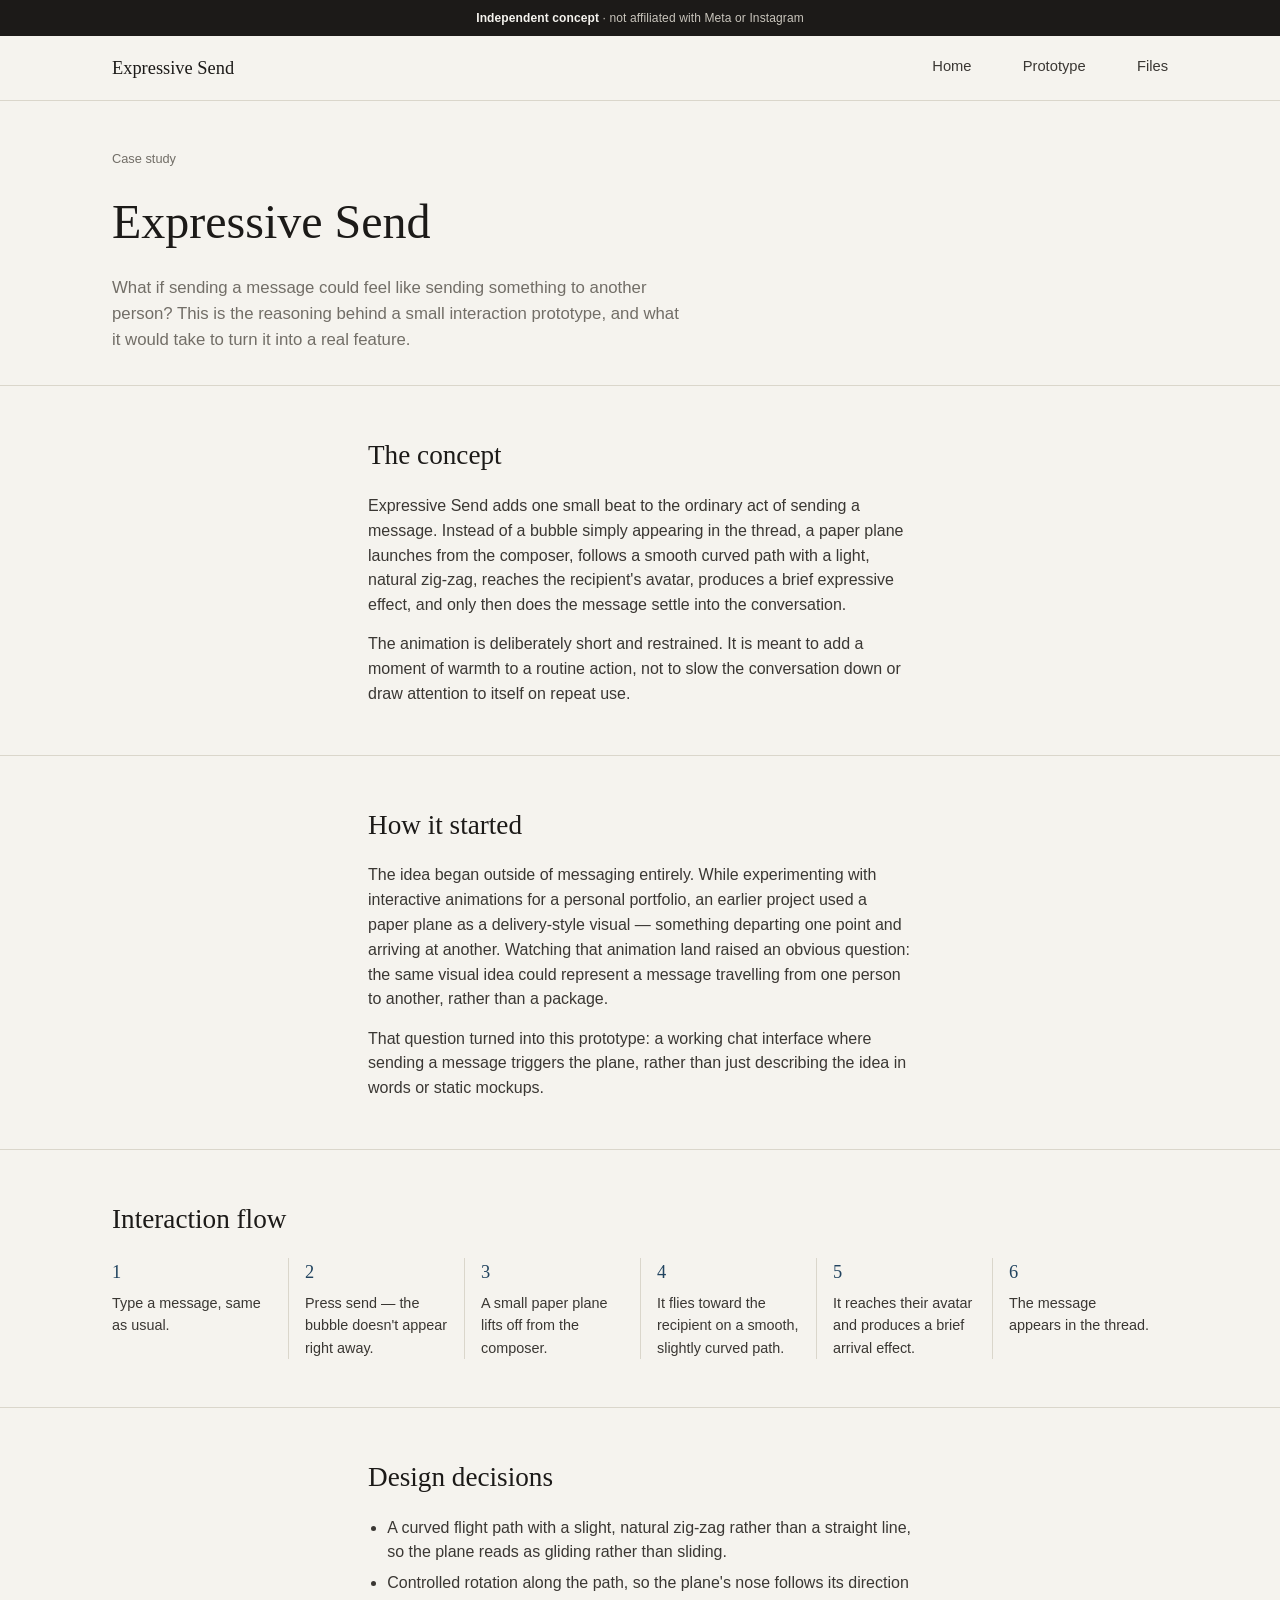
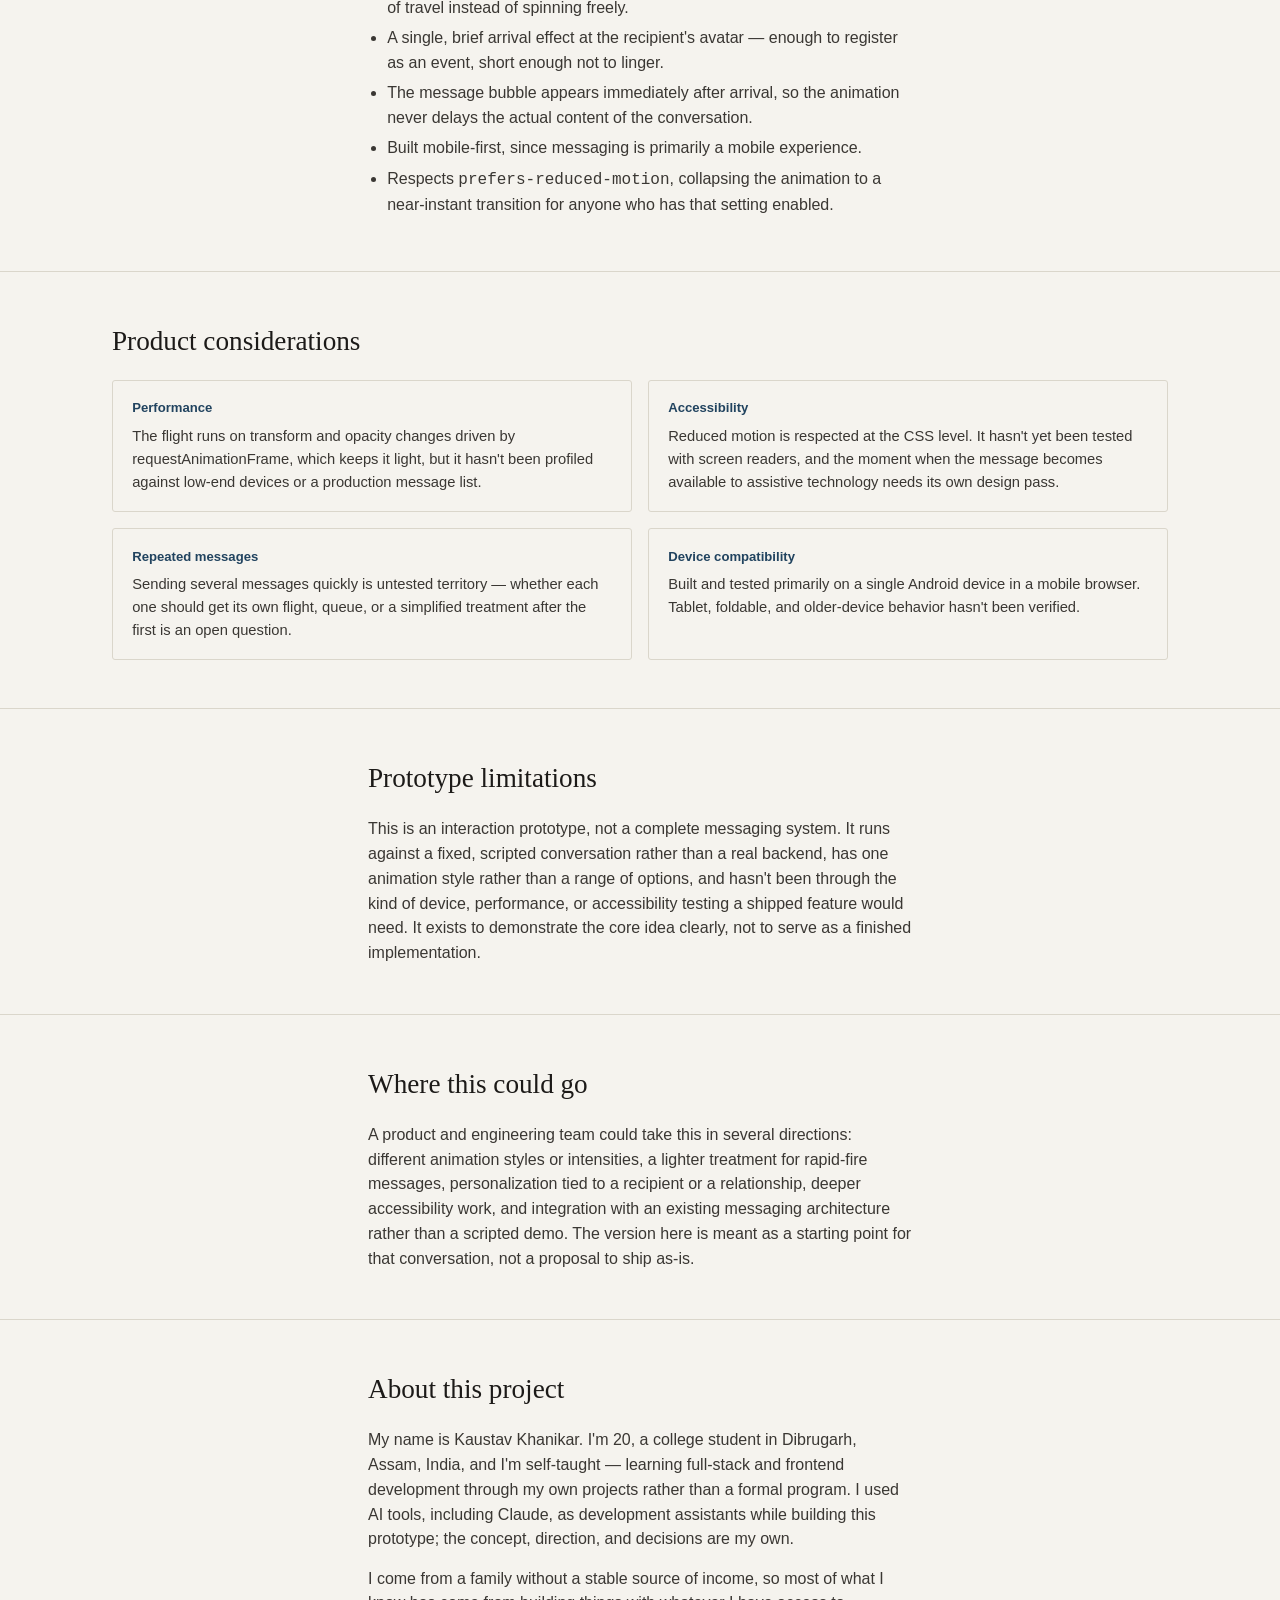
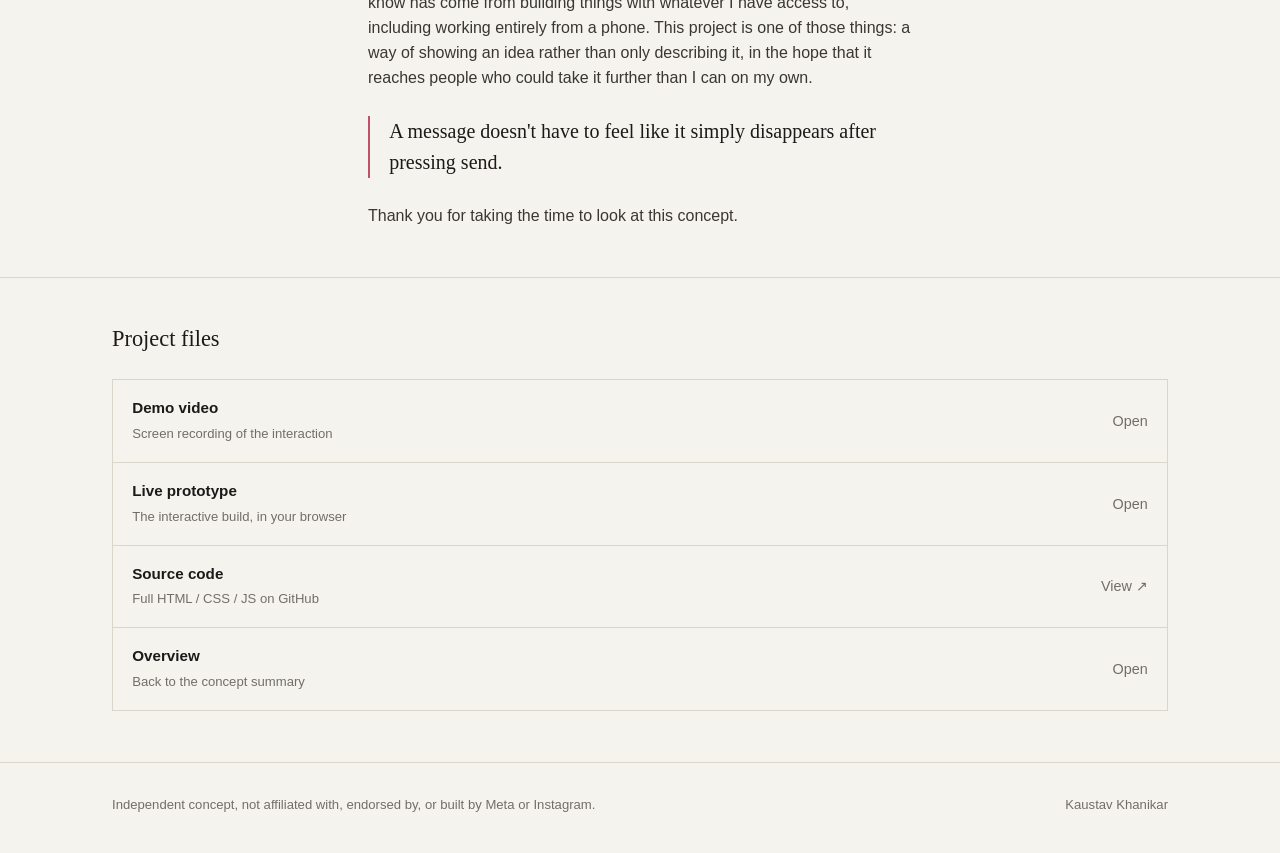
==== case-study.html @ 6a32ab09 "Initial commit" ====
<!doctype html>
<html lang="en">
<head>
<meta charset="utf-8">
<meta name="viewport" content="width=device-width,initial-scale=1">
<title>Case study — Expressive Send</title>
<meta name="description" content="Concept, design decisions, product considerations, and background on the Expressive Send interaction prototype.">
<link rel="stylesheet" href="assets/css/style.css">
</head>
<body>

  <div class="compliance">
    <strong>Independent concept</strong> · not affiliated with Meta or Instagram
  </div>

  <header class="site-nav">
    <div class="wrap">
      <a class="wordmark" href="index.html">Expressive Send</a>
      <nav>
        <a href="index.html">Home</a>
        <a data-cfg="prototypeUrl" href="prototype.html">Prototype</a>
        <a href="#files">Files</a>
      </nav>
    </div>
  </header>

  <main>
    <header class="cs-header">
      <div class="wrap">
        <p class="eyebrow">Case study</p>
        <h1>Expressive Send</h1>
        <p class="subtitle">
          What if sending a message could feel like sending something to another person?
          This is the reasoning behind a small interaction prototype, and what it would take
          to turn it into a real feature.
        </p>
      </div>
    </header>

    <section class="section">
      <div class="wrap prose">
        <h2>The concept</h2>
        <p>
          Expressive Send adds one small beat to the ordinary act of sending a message. Instead of a
          bubble simply appearing in the thread, a paper plane launches from the composer, follows a
          smooth curved path with a light, natural zig-zag, reaches the recipient's avatar, produces a
          brief expressive effect, and only then does the message settle into the conversation.
        </p>
        <p>
          The animation is deliberately short and restrained. It is meant to add a moment of warmth to
          a routine action, not to slow the conversation down or draw attention to itself on repeat use.
        </p>
      </div>
    </section>

    <section class="section section-border">
      <div class="wrap prose">
        <h2>How it started</h2>
        <p>
          The idea began outside of messaging entirely. While experimenting with interactive animations
          for a personal portfolio, an earlier project used a paper plane as a delivery-style visual —
          something departing one point and arriving at another. Watching that animation land raised an
          obvious question: the same visual idea could represent a message travelling from one person
          to another, rather than a package.
        </p>
        <p>
          That question turned into this prototype: a working chat interface where sending a message
          triggers the plane, rather than just describing the idea in words or static mockups.
        </p>
      </div>
    </section>

    <section class="section section-border">
      <div class="wrap">
        <h2>Interaction flow</h2>
        <div class="flow-path">
          <div class="flow-step"><span class="n">1</span><p>Type a message, same as usual.</p></div>
          <div class="flow-step"><span class="n">2</span><p>Press send — the bubble doesn't appear right away.</p></div>
          <div class="flow-step"><span class="n">3</span><p>A small paper plane lifts off from the composer.</p></div>
          <div class="flow-step"><span class="n">4</span><p>It flies toward the recipient on a smooth, slightly curved path.</p></div>
          <div class="flow-step"><span class="n">5</span><p>It reaches their avatar and produces a brief arrival effect.</p></div>
          <div class="flow-step"><span class="n">6</span><p>The message appears in the thread.</p></div>
        </div>
      </div>
    </section>

    <section class="section section-border">
      <div class="wrap prose">
        <h2>Design decisions</h2>
        <ul>
          <li>A curved flight path with a slight, natural zig-zag rather than a straight line, so the plane reads as gliding rather than sliding.</li>
          <li>Controlled rotation along the path, so the plane's nose follows its direction of travel instead of spinning freely.</li>
          <li>A single, brief arrival effect at the recipient's avatar — enough to register as an event, short enough not to linger.</li>
          <li>The message bubble appears immediately after arrival, so the animation never delays the actual content of the conversation.</li>
          <li>Built mobile-first, since messaging is primarily a mobile experience.</li>
          <li>Respects <code>prefers-reduced-motion</code>, collapsing the animation to a near-instant transition for anyone who has that setting enabled.</li>
        </ul>
      </div>
    </section>

    <section class="section section-border">
      <div class="wrap">
        <h2>Product considerations</h2>
        <div class="considerations">
          <div class="consideration">
            <h4>Performance</h4>
            <p>The flight runs on transform and opacity changes driven by requestAnimationFrame, which keeps it light, but it hasn't been profiled against low-end devices or a production message list.</p>
          </div>
          <div class="consideration">
            <h4>Accessibility</h4>
            <p>Reduced motion is respected at the CSS level. It hasn't yet been tested with screen readers, and the moment when the message becomes available to assistive technology needs its own design pass.</p>
          </div>
          <div class="consideration">
            <h4>Repeated messages</h4>
            <p>Sending several messages quickly is untested territory — whether each one should get its own flight, queue, or a simplified treatment after the first is an open question.</p>
          </div>
          <div class="consideration">
            <h4>Device compatibility</h4>
            <p>Built and tested primarily on a single Android device in a mobile browser. Tablet, foldable, and older-device behavior hasn't been verified.</p>
          </div>
        </div>
      </div>
    </section>

    <section class="section section-border">
      <div class="wrap prose">
        <h2>Prototype limitations</h2>
        <p>
          This is an interaction prototype, not a complete messaging system. It runs against a fixed,
          scripted conversation rather than a real backend, has one animation style rather than a range
          of options, and hasn't been through the kind of device, performance, or accessibility testing a
          shipped feature would need. It exists to demonstrate the core idea clearly, not to serve as a
          finished implementation.
        </p>
      </div>
    </section>

    <section class="section section-border">
      <div class="wrap prose">
        <h2>Where this could go</h2>
        <p>
          A product and engineering team could take this in several directions: different animation
          styles or intensities, a lighter treatment for rapid-fire messages, personalization tied to a
          recipient or a relationship, deeper accessibility work, and integration with an existing
          messaging architecture rather than a scripted demo. The version here is meant as a starting
          point for that conversation, not a proposal to ship as-is.
        </p>
      </div>
    </section>

    <section class="section section-border">
      <div class="wrap prose">
        <h2>About this project</h2>
        <p>
          My name is Kaustav Khanikar. I'm 20, a college student in Dibrugarh, Assam, India, and I'm
          self-taught — learning full-stack and frontend development through my own projects rather than
          a formal program. I used AI tools, including Claude, as development assistants while building
          this prototype; the concept, direction, and decisions are my own.
        </p>
        <p>
          I come from a family without a stable source of income, so most of what I know has come from
          building things with whatever I have access to, including working entirely from a phone. This
          project is one of those things: a way of showing an idea rather than only describing it, in the
          hope that it reaches people who could take it further than I can on my own.
        </p>
        <blockquote>A message doesn't have to feel like it simply disappears after pressing send.</blockquote>
        <p>
          Thank you for taking the time to look at this concept.
        </p>
      </div>
    </section>

    <section class="files" id="files">
      <div class="wrap">
        <h2>Project files</h2>
        <div class="file-list">
          <a class="file-item" data-cfg="demoVideoSrc" href="assets/video/demo.mp4">
            <span>
              <span class="label">Demo video</span><br>
              <span class="desc">Screen recording of the interaction</span>
            </span>
            <span class="go">Open</span>
          </a>
          <a class="file-item" data-cfg="prototypeUrl" href="prototype.html">
            <span>
              <span class="label">Live prototype</span><br>
              <span class="desc">The interactive build, in your browser</span>
            </span>
            <span class="go">Open</span>
          </a>
          <a class="file-item" data-cfg="githubUrl" href="#" target="_blank" rel="noopener">
            <span>
              <span class="label">Source code</span><br>
              <span class="desc">Full HTML / CSS / JS on GitHub</span>
            </span>
            <span class="go">View ↗</span>
          </a>
          <a class="file-item" href="index.html">
            <span>
              <span class="label">Overview</span><br>
              <span class="desc">Back to the concept summary</span>
            </span>
            <span class="go">Open</span>
          </a>
        </div>
      </div>
    </section>
  </main>

  <footer class="site-footer">
    <div class="wrap">
      <span>Independent concept, not affiliated with, endorsed by, or built by Meta or Instagram.</span>
      <span data-cfg="author">Kaustav Khanikar</span>
    </div>
  </footer>

  <script src="assets/js/config.js"></script>
  <script src="assets/js/site.js"></script>
</body>
</html>
---- assets/css/style.css ----
/* Expressive Send — presentation site
   Paper, ink and a dusk-sky accent: the palette echoes the product's own
   material (paper plane, night sky messaging surface) without borrowing
   the prototype's neon chrome. */

:root{
  --paper:      #F5F3EE;
  --paper-dim:  #EBE8E0;
  --ink:        #1C1A18;
  --ink-soft:   #3A3733;
  --muted:      #726E67;
  --rule:       #DAD6CB;
  --sky:        #2F5D86;
  --sky-deep:   #21435F;
  --coral:      #C1516B;

  --serif: Georgia, "Iowan Old Style", "Palatino Linotype", "Book Antiqua", serif;
  --sans: -apple-system, BlinkMacSystemFont, "Segoe UI", Roboto, Helvetica, Arial, sans-serif;

  --measure: 40rem;
  --edge: 1.5rem;
}

@media (min-width: 720px){
  :root{ --edge: 3rem; }
}

*, *::before, *::after{ box-sizing: border-box; }

html{ -webkit-text-size-adjust: 100%; }

body{
  margin: 0;
  background: var(--paper);
  color: var(--ink);
  font-family: var(--sans);
  font-size: 16px;
  line-height: 1.55;
  -webkit-font-smoothing: antialiased;
}

img, svg, video{ max-width: 100%; display: block; }

a{ color: inherit; }

::selection{ background: var(--sky); color: var(--paper); }

:focus-visible{
  outline: 2px solid var(--sky);
  outline-offset: 3px;
}

h1, h2, h3{
  font-family: var(--serif);
  font-weight: 400;
  color: var(--ink);
  margin: 0;
}

p{ margin: 0; }

.wrap{
  max-width: 72rem;
  margin: 0 auto;
  padding-left: var(--edge);
  padding-right: var(--edge);
}

.prose{ max-width: var(--measure); }

/* ---------- compliance strip ---------- */
.compliance{
  background: var(--ink);
  color: #C9C5BC;
  font-size: .75rem;
  letter-spacing: .01em;
  text-align: center;
  padding: .55rem var(--edge);
}
.compliance strong{ color: var(--paper); font-weight: 600; }

/* ---------- nav ---------- */
.site-nav{
  border-bottom: 1px solid var(--rule);
  padding: 1.1rem 0;
}
.site-nav .wrap{
  display: flex;
  align-items: center;
  justify-content: space-between;
  flex-wrap: wrap;
  gap: .6rem 1rem;
}
.wordmark{
  font-family: var(--serif);
  font-size: 1.15rem;
  text-decoration: none;
  color: var(--ink);
}
.site-nav nav{ display: flex; gap: 1.6rem; }
.site-nav nav a{
  font-size: .92rem;
  text-decoration: none;
  color: var(--ink-soft);
  padding-bottom: 2px;
  border-bottom: 1px solid transparent;
  margin-left: 1.6rem;
}
.site-nav nav a:first-child{ margin-left: 0; }
.site-nav nav a:hover{ border-bottom-color: var(--ink-soft); }

/* ---------- buttons ---------- */
.btn{
  display: inline-flex;
  align-items: center;
  gap: .5rem;
  font-family: var(--sans);
  font-size: .95rem;
  font-weight: 600;
  text-decoration: none;
  padding: .8rem 1.35rem;
  border-radius: 3px;
  border: 1px solid transparent;
  cursor: pointer;
  transition: transform .15s ease, background .15s ease, border-color .15s ease;
}
.btn:active{ transform: scale(.98); }
.btn-primary{ background: var(--ink); color: var(--paper); }
.btn-primary:hover{ background: var(--sky-deep); }
.btn-quiet{
  background: transparent;
  color: var(--ink);
  border-color: var(--rule);
}
.btn-quiet:hover{ border-color: var(--ink-soft); }

.actions{ display: flex; flex-wrap: wrap; gap: .9rem; }

/* ---------- hero ---------- */
.hero{ padding: 3.4rem 0 3rem; }
.hero-grid{
  display: grid;
  gap: 2.6rem;
}
@media (min-width: 900px){
  .hero-grid{
    grid-template-columns: 1.05fr .95fr;
    align-items: center;
    gap: 3.5rem;
  }
}
.eyebrow{
  font-size: .8rem;
  color: var(--muted);
  margin-bottom: .9rem;
}
.hero h1{
  font-size: clamp(2.6rem, 6vw, 4rem);
  line-height: 1.02;
  letter-spacing: -.01em;
}
.hero .subtitle{
  font-size: 1.2rem;
  color: var(--ink-soft);
  margin-top: 1rem;
  max-width: 34rem;
}
.hero .lede{
  margin-top: 1.3rem;
  color: var(--muted);
  max-width: 34rem;
}
.hero .actions{ margin-top: 2rem; }

/* ---------- phone frame / video ---------- */
.frame-wrap{ display: flex; justify-content: center; }
.phone-frame{
  position: relative;
  width: min(100%, 300px);
  border-radius: 28px;
  padding: 10px;
  background: linear-gradient(160deg, #26241f, #100f0d);
  box-shadow: 0 30px 60px -20px rgba(28,26,24,.45);
}
.phone-frame::before{
  content: "";
  position: absolute;
  left: 50%; top: 18px;
  width: 46px; height: 5px;
  border-radius: 3px;
  background: rgba(245,243,238,.18);
  transform: translateX(-50%);
}
.phone-screen{
  border-radius: 20px;
  overflow: hidden;
  background: #000;
  aspect-ratio: 9 / 19.5;
}
.phone-screen video{ width: 100%; height: 100%; object-fit: cover; }
.frame-caption{
  text-align: center;
  font-size: .78rem;
  color: var(--muted);
  margin-top: .9rem;
}

/* ---------- flow ---------- */
.flow{ padding: 2.6rem 0 3.2rem; border-top: 1px solid var(--rule); }
.flow h2{ font-size: 1.7rem; margin-bottom: .4rem; }
.flow-note{ color: var(--muted); max-width: 34rem; margin-bottom: 2.2rem; }
.flow-path{
  display: grid;
  gap: 0;
  position: relative;
}
@media (min-width: 800px){
  .flow-path{ grid-template-columns: repeat(6, 1fr); }
}
.flow-step{
  position: relative;
  padding: 1.3rem 1.1rem 1.3rem 0;
  border-top: 1px solid var(--rule);
}
@media (min-width: 800px){
  .flow-step{
    border-top: none;
    border-left: 1px solid var(--rule);
    padding: 0 1rem;
  }
  .flow-step:first-child{ border-left: none; padding-left: 0; }
}
.flow-step .n{
  font-family: var(--serif);
  font-size: 1.15rem;
  color: var(--sky-deep);
  display: block;
  margin-bottom: .35rem;
}
.flow-step p{ font-size: .9rem; color: var(--ink-soft); }

/* ---------- section rhythm ---------- */
.section{ padding: 3rem 0; }
.section-border{ border-top: 1px solid var(--rule); }
.section h2{ font-size: 1.7rem; margin-bottom: 1.1rem; }
.section h3{ font-size: 1.15rem; margin: 1.6rem 0 .5rem; color: var(--ink); }
.section .prose p + p,
.section .prose p + ul,
.section .prose ul + p{ margin-top: .9rem; }
.section .prose ul{ margin: 0; padding-left: 1.2rem; }
.section .prose li{ margin: .35rem 0; color: var(--ink-soft); }
.section .prose p{ color: var(--ink-soft); }

.considerations{
  display: grid;
  gap: 1rem;
  margin-top: 1rem;
}
@media (min-width: 720px){
  .considerations{ grid-template-columns: 1fr 1fr; }
}
.consideration{
  border: 1px solid var(--rule);
  padding: 1.1rem 1.2rem;
  border-radius: 3px;
}
.consideration h4{
  font-family: var(--sans);
  font-size: .82rem;
  font-weight: 700;
  margin: 0 0 .4rem;
  color: var(--sky-deep);
}
.consideration p{ font-size: .92rem; color: var(--ink-soft); }

blockquote{
  margin: 1.6rem 0;
  padding-left: 1.2rem;
  border-left: 2px solid var(--coral);
  font-family: var(--serif);
  font-size: 1.25rem;
  color: var(--ink);
}

/* ---------- files / links ---------- */
.files{
  border-top: 1px solid var(--rule);
  padding: 2.8rem 0 3.2rem;
}
.files h2{ font-size: 1.4rem; margin-bottom: 1.4rem; }
.file-list{
  display: grid;
  gap: 1px;
  background: var(--rule);
  border: 1px solid var(--rule);
}
.file-item{
  background: var(--paper);
  display: flex;
  align-items: center;
  justify-content: space-between;
  gap: 1rem;
  padding: 1rem 1.2rem;
  text-decoration: none;
  color: var(--ink);
}
.file-item:hover{ background: var(--paper-dim); }
.file-item .label{ font-weight: 600; font-size: .95rem; }
.file-item .desc{ font-size: .82rem; color: var(--muted); }
.file-item .go{ color: var(--muted); font-size: .9rem; flex-shrink: 0; }

/* ---------- footer ---------- */
.site-footer{
  border-top: 1px solid var(--rule);
  padding: 2rem 0 2.4rem;
  font-size: .82rem;
  color: var(--muted);
}
.site-footer .wrap{
  display: flex;
  flex-wrap: wrap;
  gap: .6rem 1.4rem;
  justify-content: space-between;
}

/* ---------- case study specific ---------- */
.cs-header{ padding: 3rem 0 2rem; border-bottom: 1px solid var(--rule); }
.cs-header .eyebrow{ margin-bottom: 1rem; }
.cs-header h1{ font-size: clamp(2.1rem, 5vw, 3rem); }
.cs-header .subtitle{ color: var(--muted); margin-top: 1rem; max-width: 36rem; font-size: 1.05rem; }

@media (prefers-reduced-motion: reduce){
  *, *::before, *::after{
    animation-duration: .01ms !important;
    animation-iteration-count: 1 !important;
    transition-duration: .01ms !important;
    scroll-behavior: auto !important;
  }
}
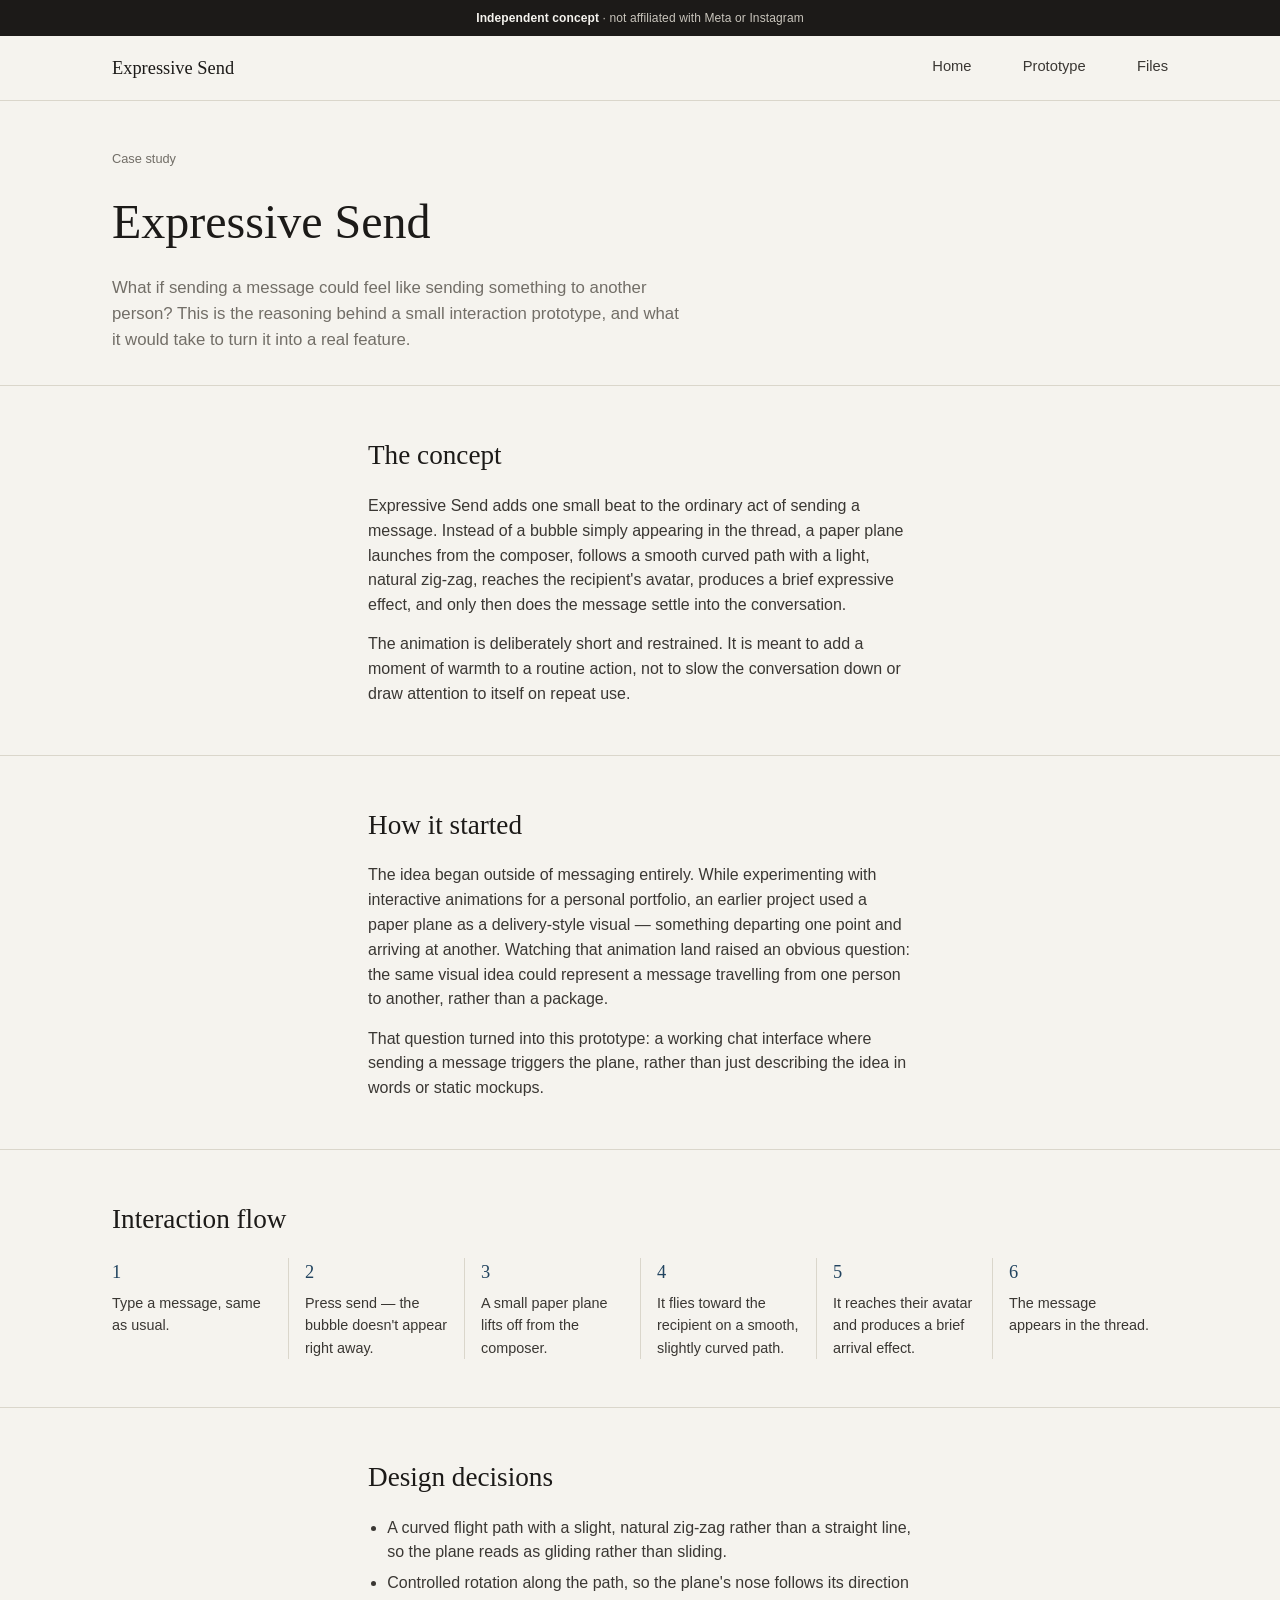
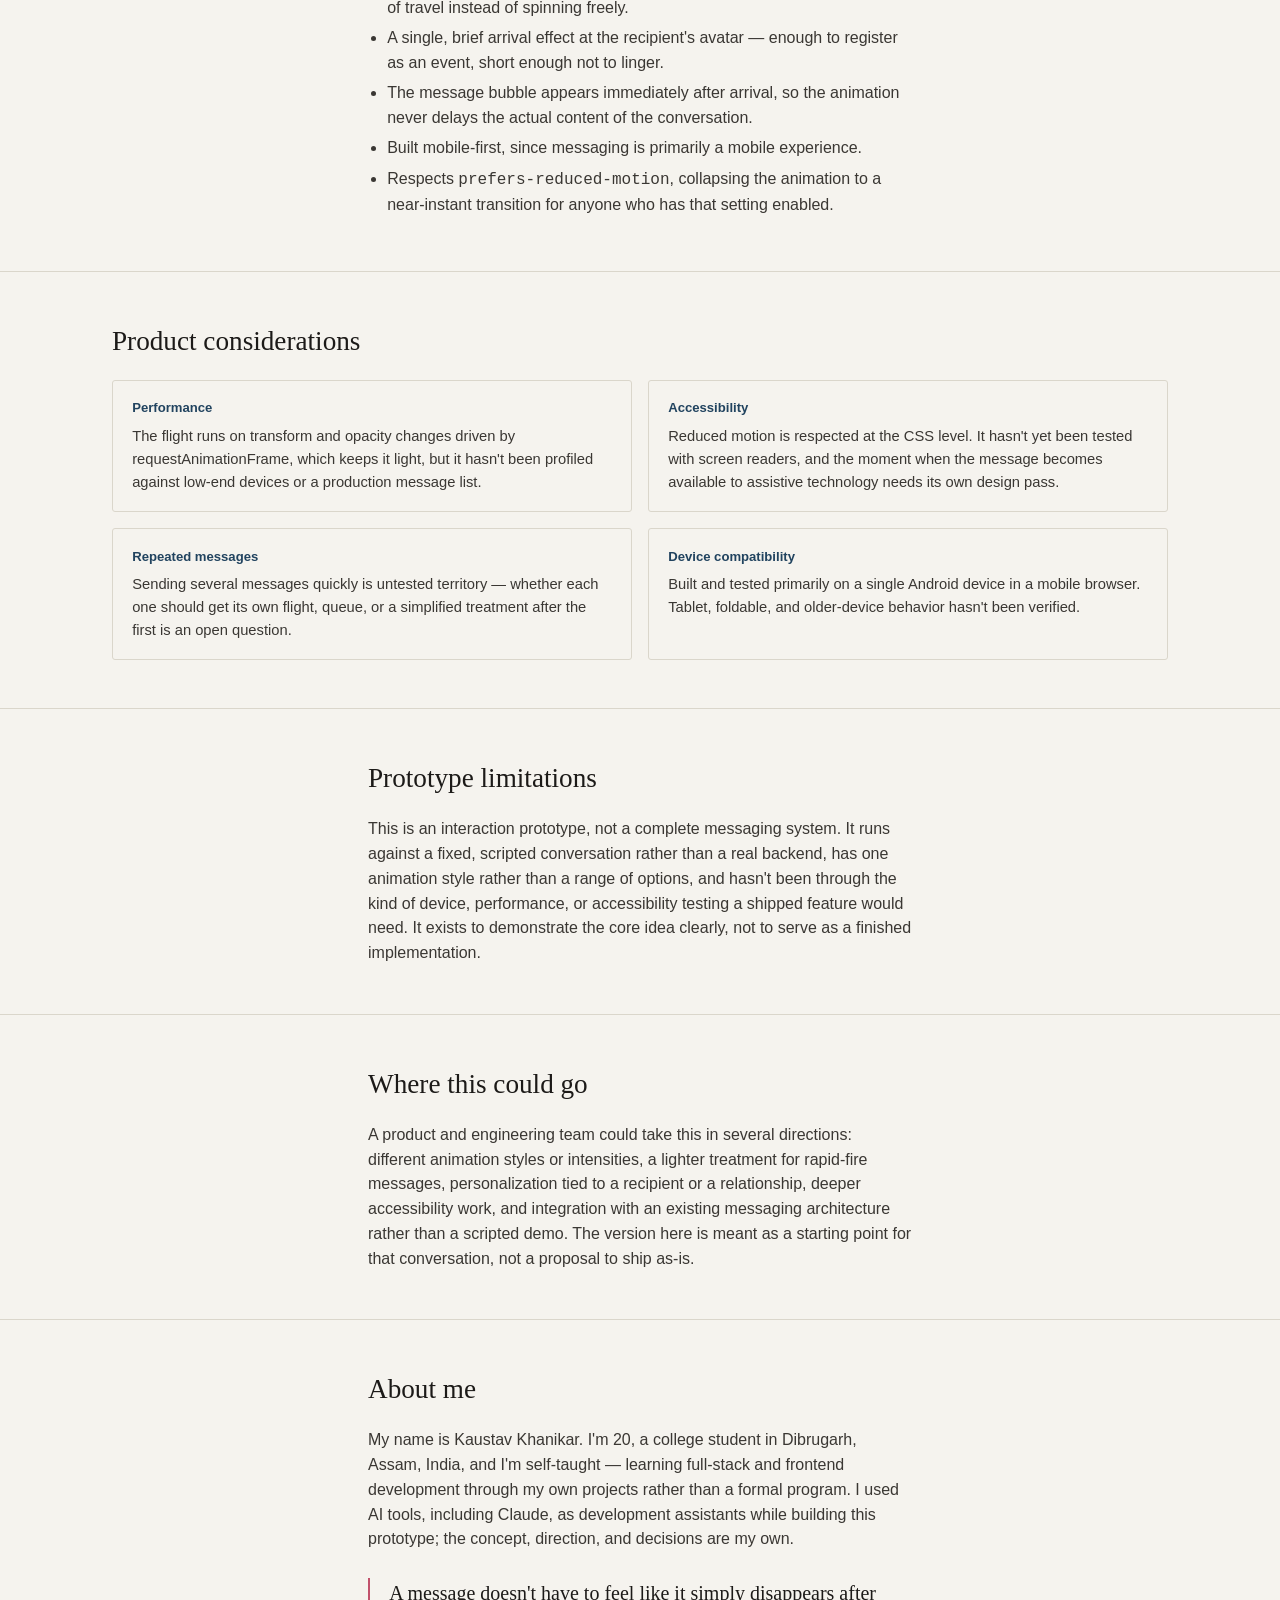
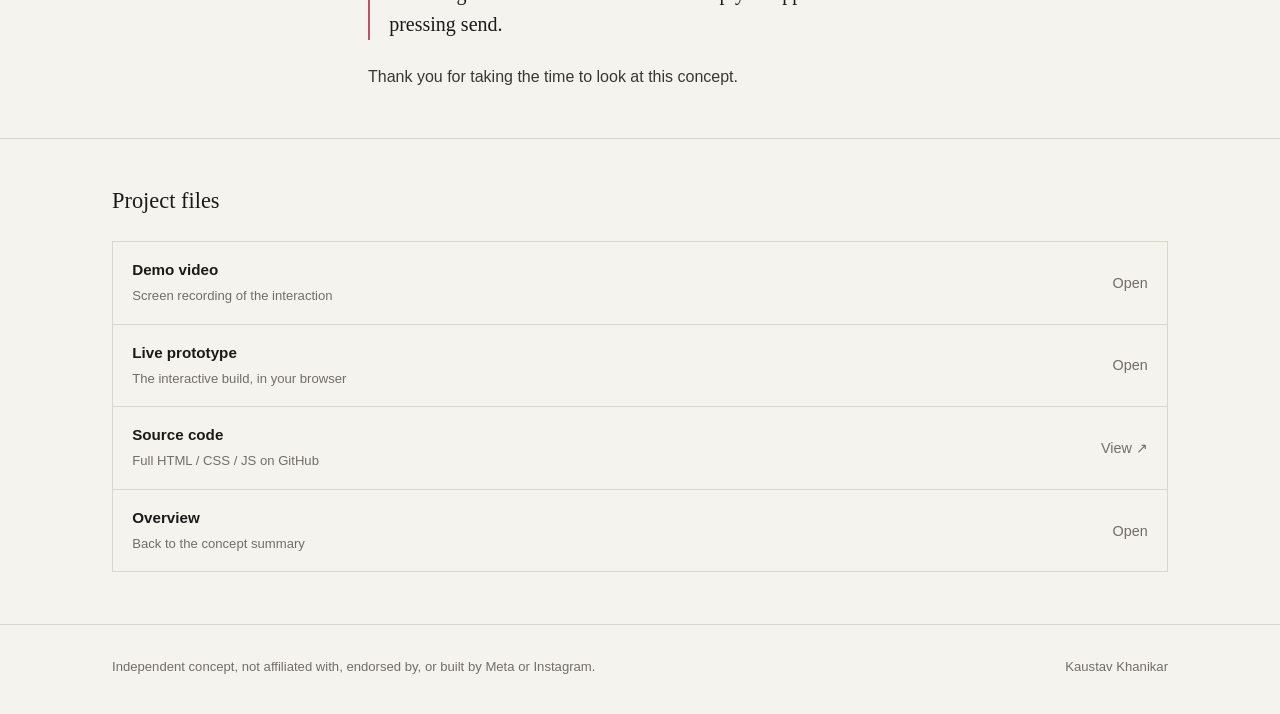
==== commit 49435af5: "Update source code and text" ====
--- a/case-study.html
+++ b/case-study.html
@@ -150,7 +150,7 @@
 
     <section class="section section-border">
       <div class="wrap prose">
-        <h2>About this project</h2>
+        <h2>About me </h2>
         <p>
           My name is Kaustav Khanikar. I'm 20, a college student in Dibrugarh, Assam, India, and I'm
           self-taught — learning full-stack and frontend development through my own projects rather than
@@ -158,10 +158,8 @@
           this prototype; the concept, direction, and decisions are my own.
         </p>
         <p>
-          I come from a family without a stable source of income, so most of what I know has come from
-          building things with whatever I have access to, including working entirely from a phone. This
-          project is one of those things: a way of showing an idea rather than only describing it, in the
-          hope that it reaches people who could take it further than I can on my own.
+          
+         
         </p>
         <blockquote>A message doesn't have to feel like it simply disappears after pressing send.</blockquote>
         <p>
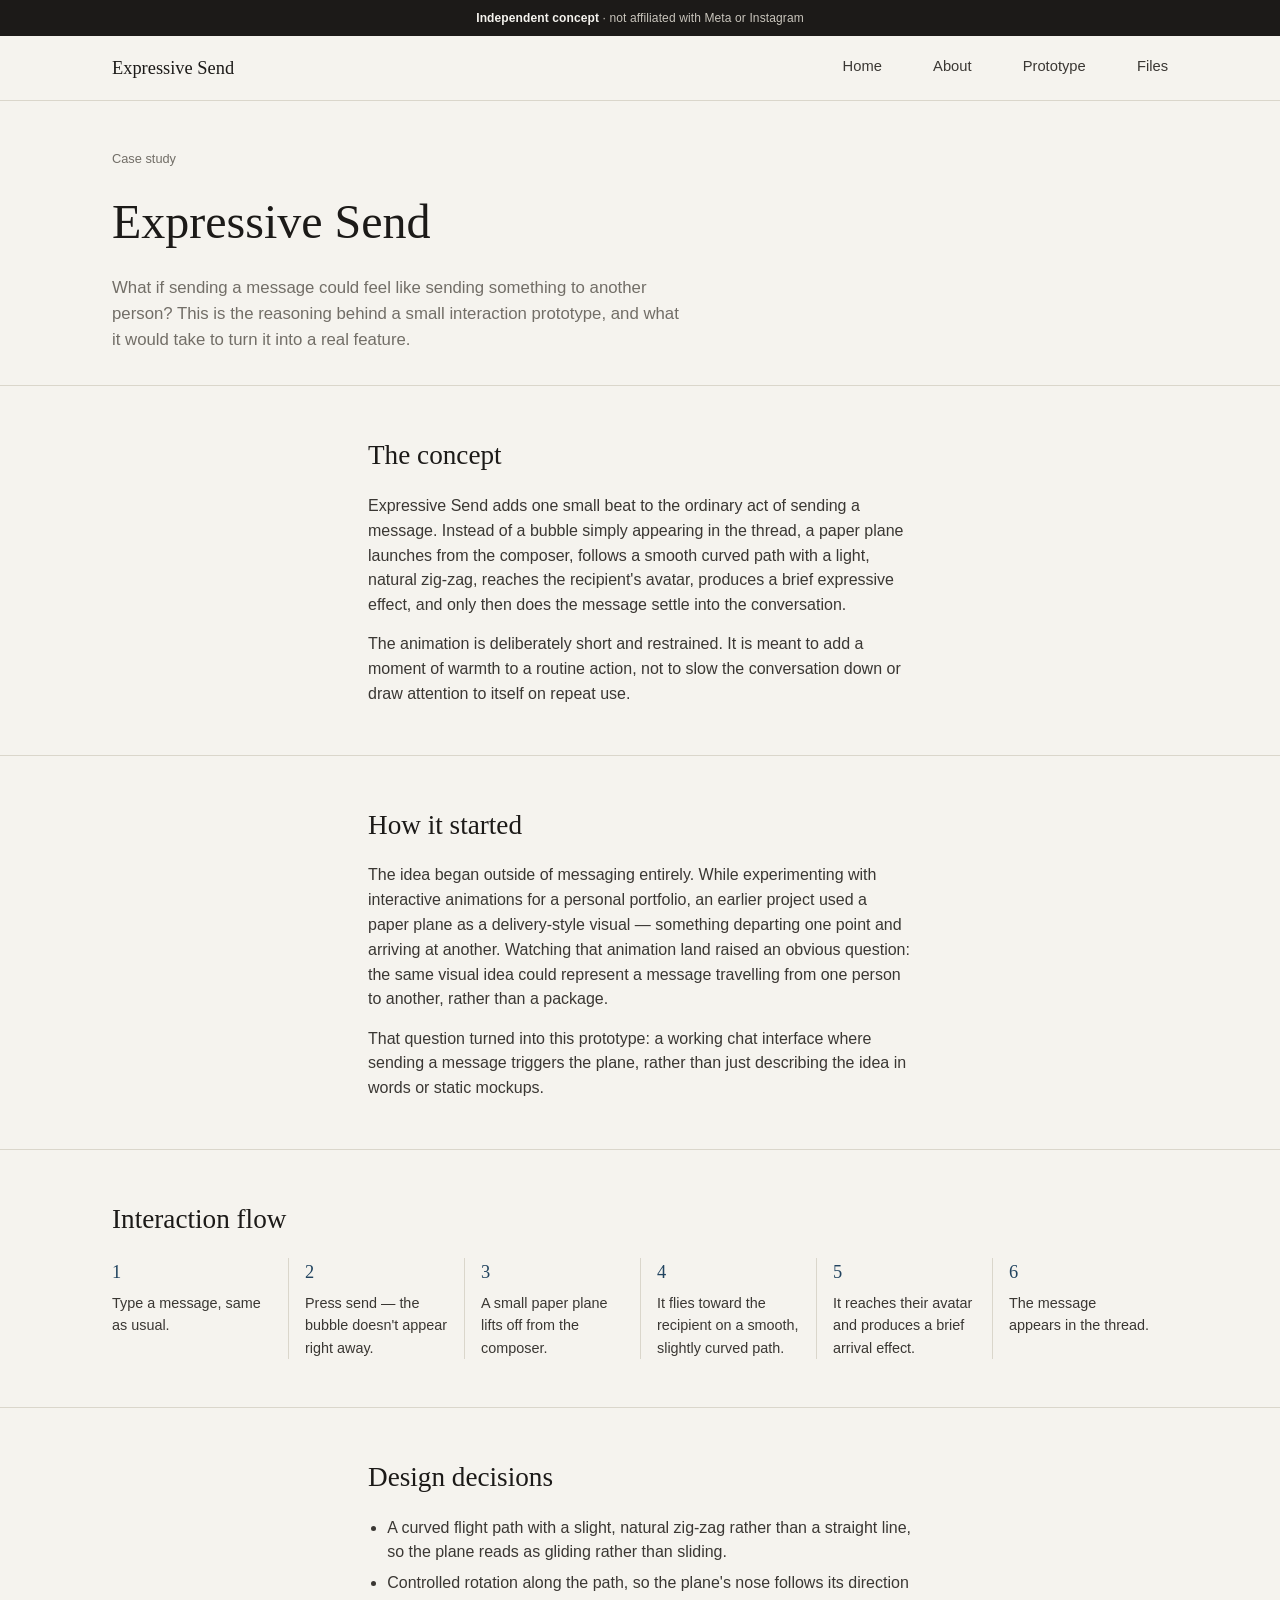
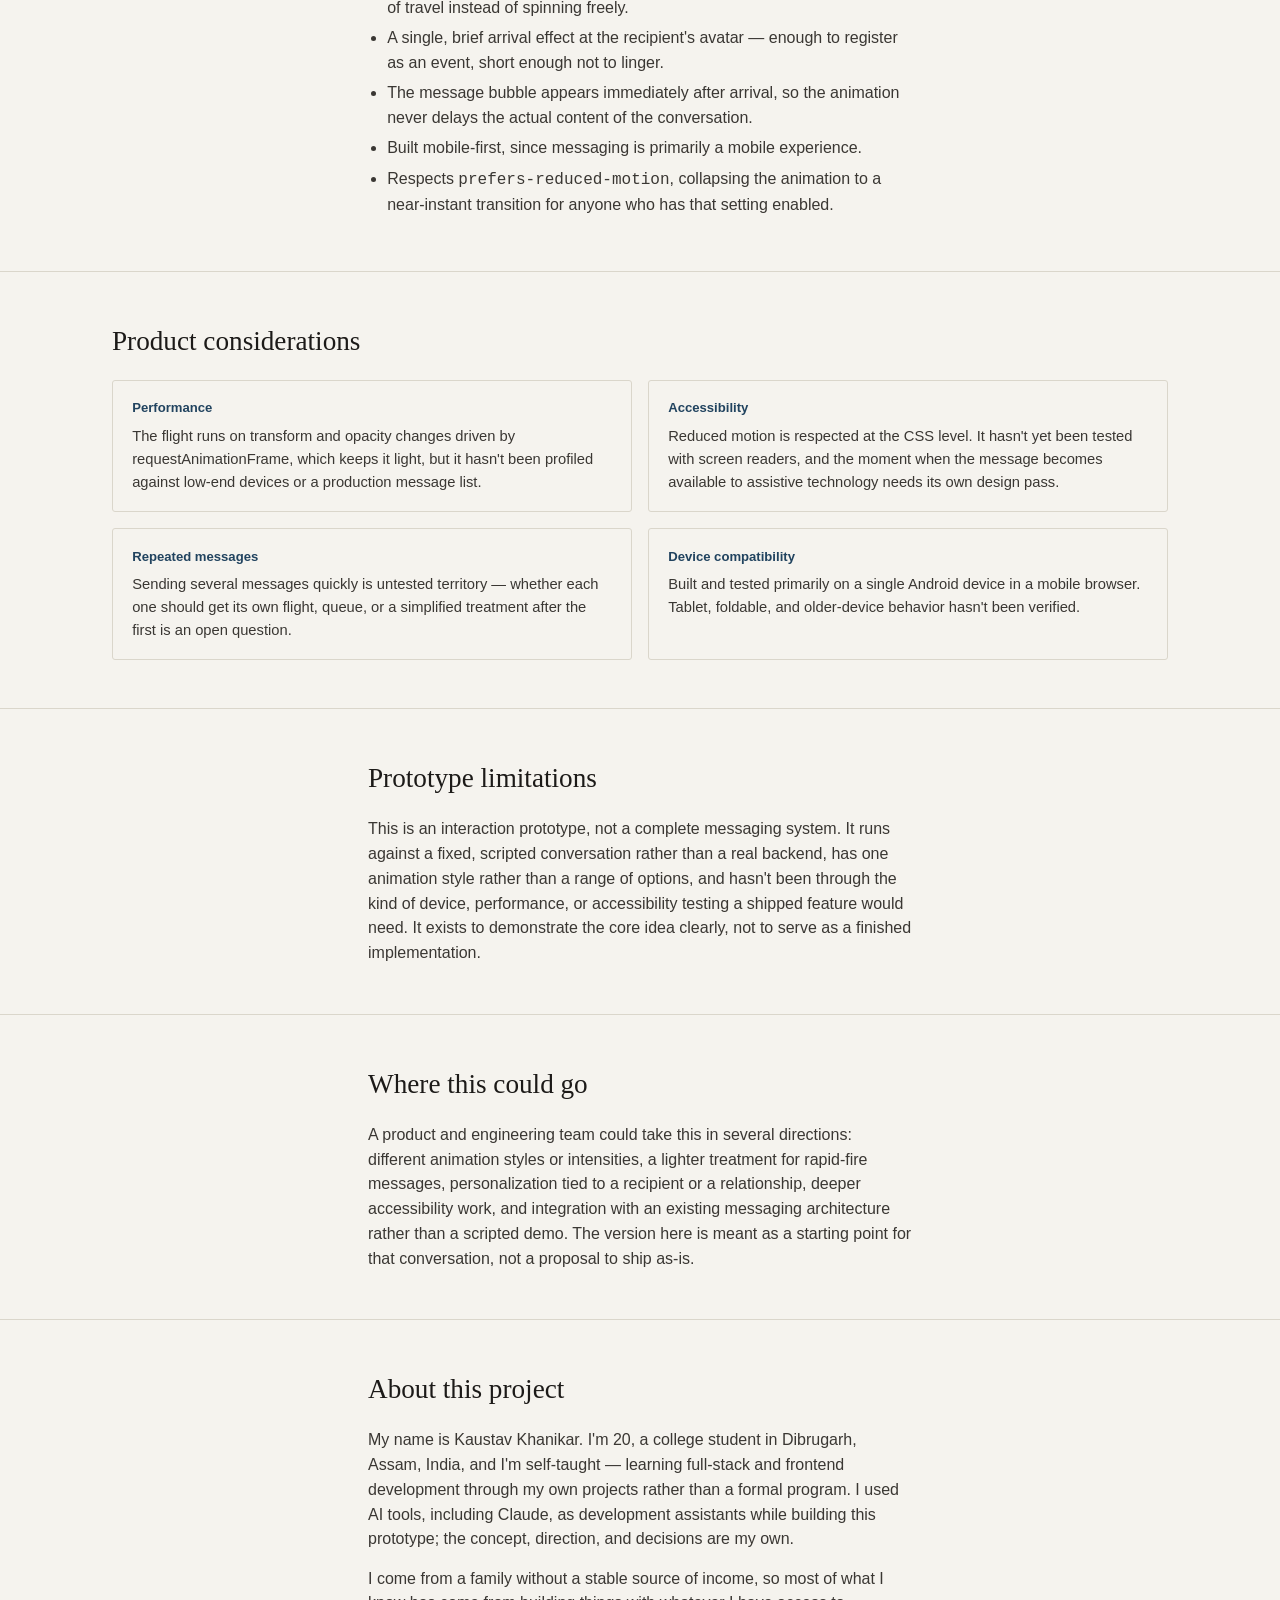
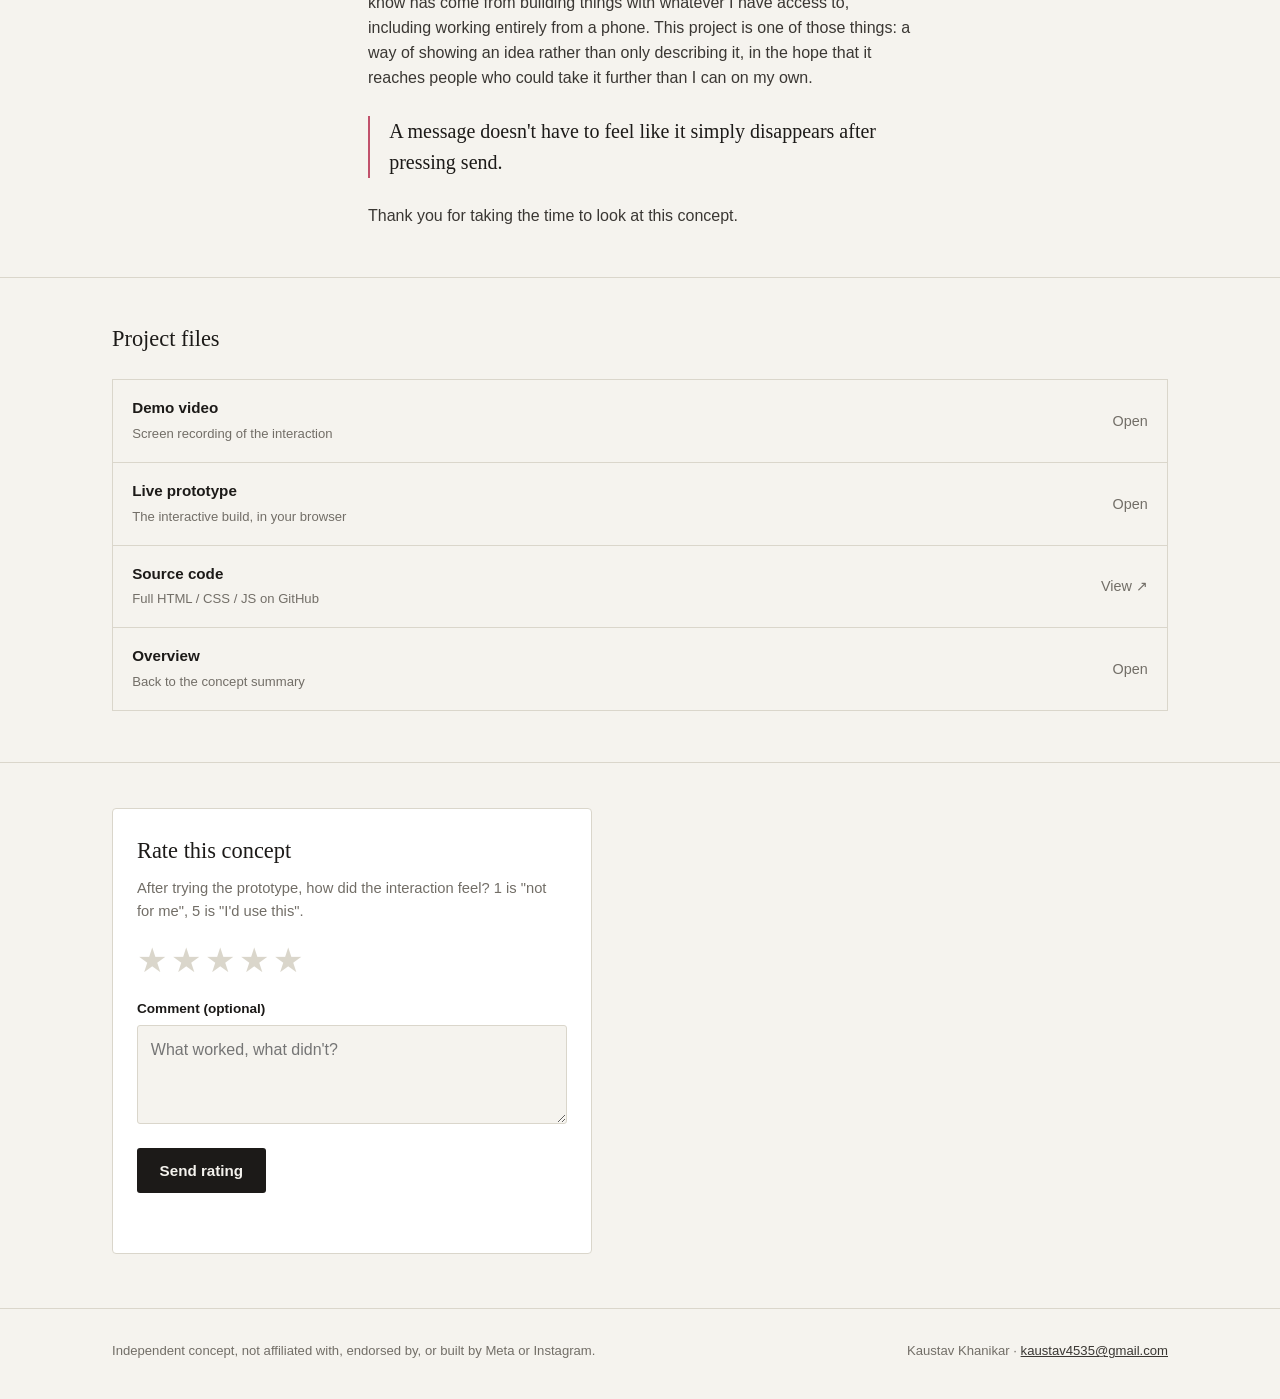
==== commit e0d0ee23: "Update max file" ====
--- a/case-study.html
+++ b/case-study.html
@@ -18,6 +18,7 @@
       <a class="wordmark" href="index.html">Expressive Send</a>
       <nav>
         <a href="index.html">Home</a>
+        <a href="about.html">About</a>
         <a data-cfg="prototypeUrl" href="prototype.html">Prototype</a>
         <a href="#files">Files</a>
       </nav>
@@ -150,7 +151,7 @@
 
     <section class="section section-border">
       <div class="wrap prose">
-        <h2>About me </h2>
+        <h2>About this project</h2>
         <p>
           My name is Kaustav Khanikar. I'm 20, a college student in Dibrugarh, Assam, India, and I'm
           self-taught — learning full-stack and frontend development through my own projects rather than
@@ -158,8 +159,10 @@
           this prototype; the concept, direction, and decisions are my own.
         </p>
         <p>
-          
-         
+          I come from a family without a stable source of income, so most of what I know has come from
+          building things with whatever I have access to, including working entirely from a phone. This
+          project is one of those things: a way of showing an idea rather than only describing it, in the
+          hope that it reaches people who could take it further than I can on my own.
         </p>
         <blockquote>A message doesn't have to feel like it simply disappears after pressing send.</blockquote>
         <p>
@@ -203,12 +206,39 @@
         </div>
       </div>
     </section>
+
+    <section class="rate" id="rate">
+      <div class="wrap">
+        <div class="rate-box">
+          <h2>Rate this concept</h2>
+          <p class="rate-help">After trying the prototype, how did the interaction feel? 1 is "not for me", 5 is "I'd use this".</p>
+          <form id="rateForm" novalidate>
+            <fieldset>
+              <legend class="sr">Rating out of 5</legend>
+              <div class="stars">
+                <input class="sr" type="radio" name="score" id="s1" value="1"><label for="s1"><span class="sr">1 out of 5</span><span aria-hidden="true">★</span></label>
+                <input class="sr" type="radio" name="score" id="s2" value="2"><label for="s2"><span class="sr">2 out of 5</span><span aria-hidden="true">★</span></label>
+                <input class="sr" type="radio" name="score" id="s3" value="3"><label for="s3"><span class="sr">3 out of 5</span><span aria-hidden="true">★</span></label>
+                <input class="sr" type="radio" name="score" id="s4" value="4"><label for="s4"><span class="sr">4 out of 5</span><span aria-hidden="true">★</span></label>
+                <input class="sr" type="radio" name="score" id="s5" value="5"><label for="s5"><span class="sr">5 out of 5</span><span aria-hidden="true">★</span></label>
+              </div>
+            </fieldset>
+            <label class="rate-label" for="rateComment">Comment (optional)</label>
+            <textarea id="rateComment" rows="3" maxlength="600" placeholder="What worked, what didn't?"></textarea>
+            <div class="actions">
+              <button class="btn btn-primary" type="submit">Send rating</button>
+            </div>
+            <p class="rate-msg" id="rateMsg" role="status" aria-live="polite"></p>
+          </form>
+        </div>
+      </div>
+    </section>
   </main>
 
   <footer class="site-footer">
     <div class="wrap">
       <span>Independent concept, not affiliated with, endorsed by, or built by Meta or Instagram.</span>
-      <span data-cfg="author">Kaustav Khanikar</span>
+      <span><span data-cfg="author">Kaustav Khanikar</span> · <a data-cfg="emailLink" href="mailto:kaustav4535@gmail.com">kaustav4535@gmail.com</a></span>
     </div>
   </footer>
 
--- a/assets/css/style.css
+++ b/assets/css/style.css
@@ -337,3 +337,138 @@
     scroll-behavior: auto !important;
   }
 }
+
+/* ---------- utility ---------- */
+.sr{
+  position: absolute; width: 1px; height: 1px; margin: -1px; padding: 0;
+  overflow: hidden; clip: rect(0 0 0 0); white-space: nowrap; border: 0;
+}
+
+/* ---------- concept tag + gradient word (mirrors the concept poster) ---------- */
+.concept-tag{
+  display: inline-block;
+  font-size: .8rem;
+  font-weight: 600;
+  color: var(--sky-deep);
+  border: 1px solid var(--rule);
+  border-radius: 999px;
+  padding: .3rem .8rem;
+  margin-bottom: 1.1rem;
+}
+.grad{
+  color: var(--coral);
+  background: linear-gradient(90deg, #a23fd1 0%, #e0457b 55%, #f58529 100%);
+  -webkit-background-clip: text;
+  background-clip: text;
+  -webkit-text-fill-color: transparent;
+}
+
+/* ---------- poster ---------- */
+.poster{ margin: 0; }
+.poster img{
+  width: 100%;
+  max-width: 34rem;
+  height: auto;
+  margin: 0 auto;
+  border: 1px solid var(--rule);
+  border-radius: 6px;
+}
+.poster figcaption{
+  max-width: 34rem;
+  margin: .9rem auto 0;
+  font-size: .8rem;
+  color: var(--muted);
+}
+
+/* ---------- declaration ---------- */
+.declaration{
+  max-width: var(--measure);
+  border-left: 2px solid var(--sky);
+  padding-left: 1.3rem;
+}
+.declaration p{ color: var(--ink-soft); }
+.declaration p + p{ margin-top: .9rem; }
+
+/* ---------- rating ---------- */
+.rate{ border-top: 1px solid var(--rule); padding: 2.8rem 0 3.4rem; }
+.rate-box{
+  max-width: 30rem;
+  border: 1px solid var(--rule);
+  border-radius: 4px;
+  padding: 1.6rem 1.5rem 1.7rem;
+  background: #fff;
+}
+.rate-box h2{ font-size: 1.4rem; margin-bottom: .5rem; }
+.rate-help{ color: var(--muted); font-size: .92rem; }
+.rate fieldset{ border: 0; padding: 0; margin: 1.1rem 0 0; }
+.stars{ display: flex; position: relative; }
+.stars label{
+  font-size: 2.1rem;
+  line-height: 1;
+  padding: .2rem .25rem;
+  margin-left: -.25rem;
+  color: var(--rule);
+  cursor: pointer;
+  transition: color .12s ease, transform .12s ease;
+}
+.stars label:first-of-type{ margin-left: -.25rem; }
+.stars label.on{ color: var(--coral); }
+.stars label:hover{ transform: scale(1.08); }
+.stars input:focus-visible + label{ outline: 2px solid var(--sky); outline-offset: 2px; border-radius: 3px; }
+.rate-label{ display: block; margin: 1.1rem 0 .4rem; font-size: .85rem; font-weight: 600; }
+.rate textarea{
+  width: 100%;
+  font: inherit;
+  color: var(--ink);
+  background: var(--paper);
+  border: 1px solid var(--rule);
+  border-radius: 3px;
+  padding: .7rem .8rem;
+  resize: vertical;
+}
+.rate textarea:focus-visible{ outline: 2px solid var(--sky); outline-offset: 1px; }
+.rate .actions{ margin-top: 1rem; }
+.rate-msg{ margin-top: .9rem; font-size: .9rem; color: var(--sky-deep); min-height: 1.3em; }
+
+/* ---------- about page ---------- */
+.profile-box{
+  display: grid;
+  gap: 1.4rem;
+  align-items: center;
+  border: 1px solid var(--rule);
+  border-radius: 6px;
+  background: #fff;
+  padding: 1.5rem;
+  max-width: 40rem;
+}
+@media (min-width: 560px){
+  .profile-box{ grid-template-columns: auto 1fr; gap: 1.8rem; }
+}
+.avatar{
+  position: relative;
+  width: 128px; height: 128px;
+  border-radius: 50%;
+  overflow: hidden;
+  background: var(--paper-dim);
+  border: 1px solid var(--rule);
+  flex-shrink: 0;
+}
+.avatar img{ width: 100%; height: 100%; object-fit: cover; }
+.avatar .initials{
+  display: none;
+  position: absolute; inset: 0;
+  align-items: center; justify-content: center;
+  font-family: var(--serif);
+  font-size: 2.2rem;
+  color: var(--sky-deep);
+}
+.avatar.no-photo .initials{ display: flex; }
+.profile-box h2{ font-size: 1.6rem; margin: 0 0 .25rem; }
+.profile-meta{ color: var(--muted); font-size: .92rem; }
+.profile-box .actions{ margin-top: 1rem; }
+.profile-box .btn{ padding: .6rem 1rem; font-size: .88rem; }
+
+.concept-tag{ display: inline-flex; align-items: center; gap: .45rem; flex-wrap: wrap; }
+.ig-mark{ width: 18px; height: 18px; border-radius: 4px; object-fit: cover; }
+.tag-note{ color: var(--muted); font-weight: 400; }
+.site-footer a{ color: var(--ink-soft); }
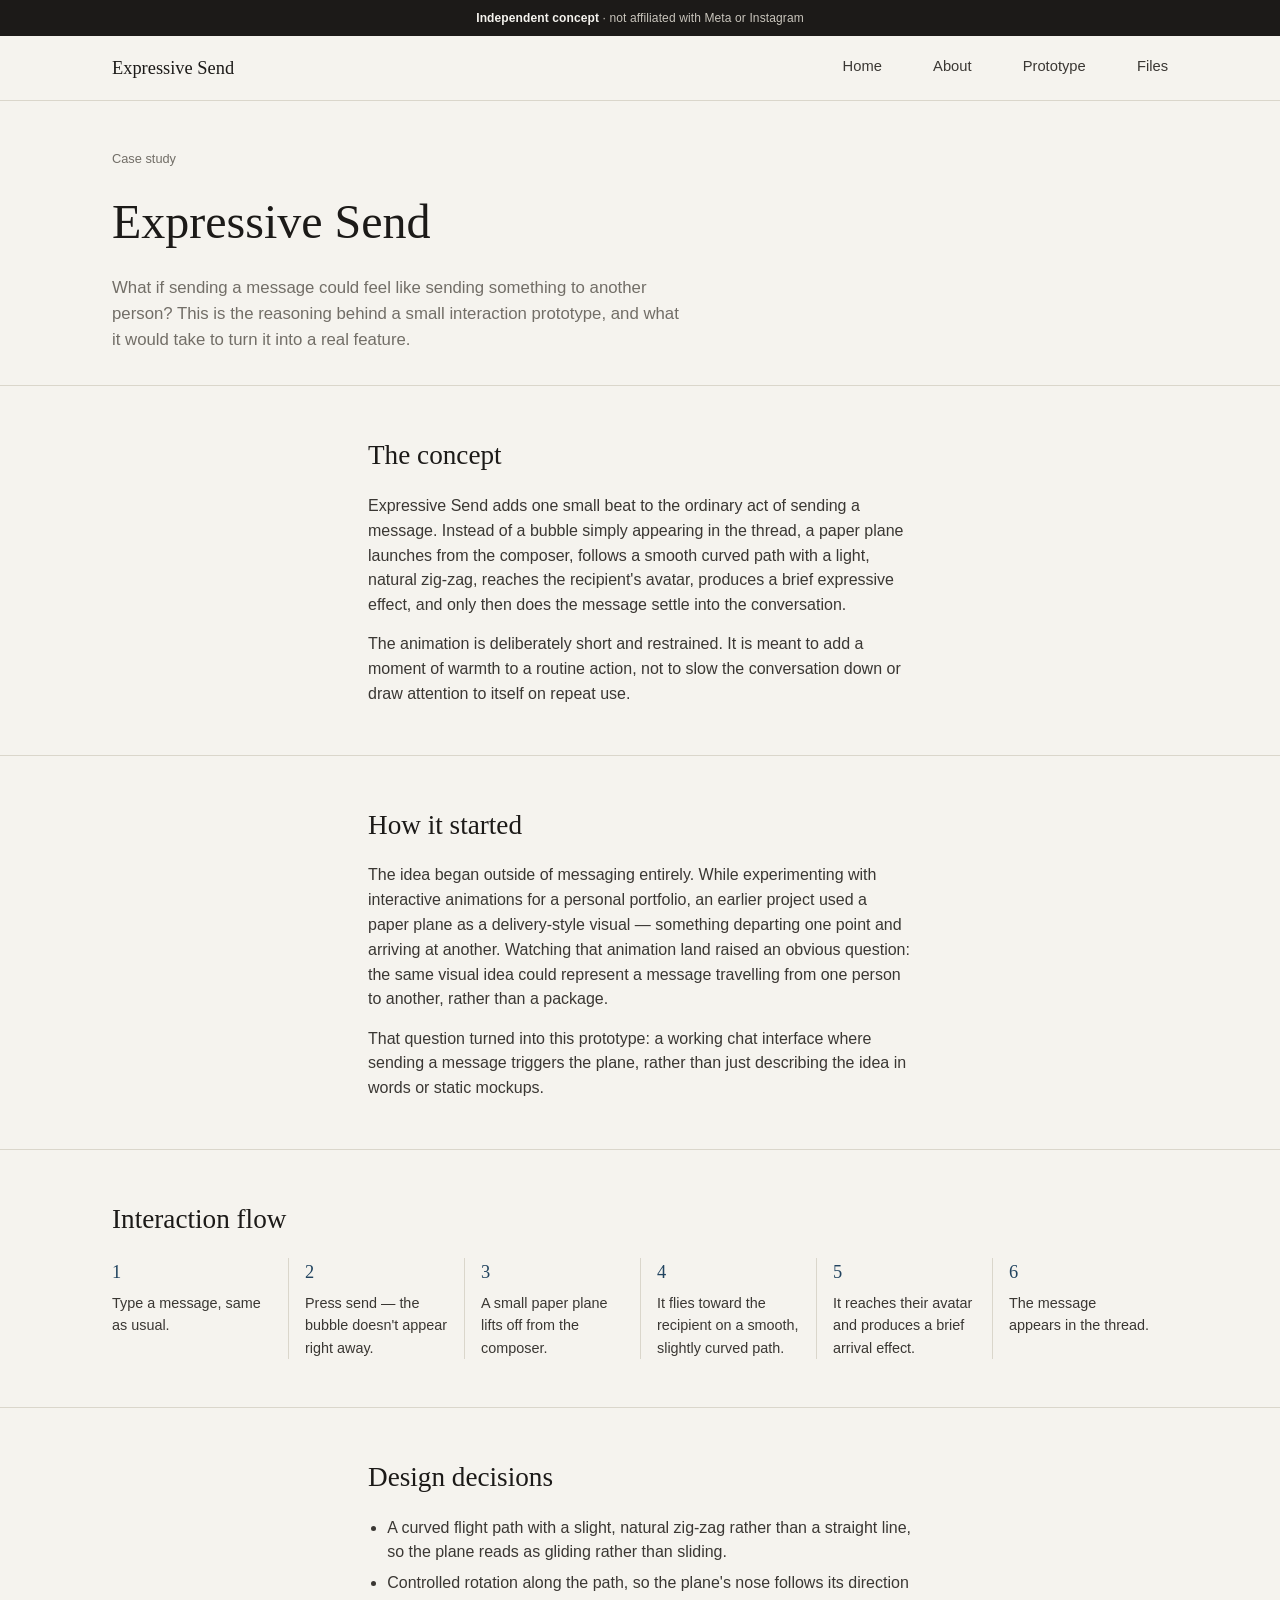
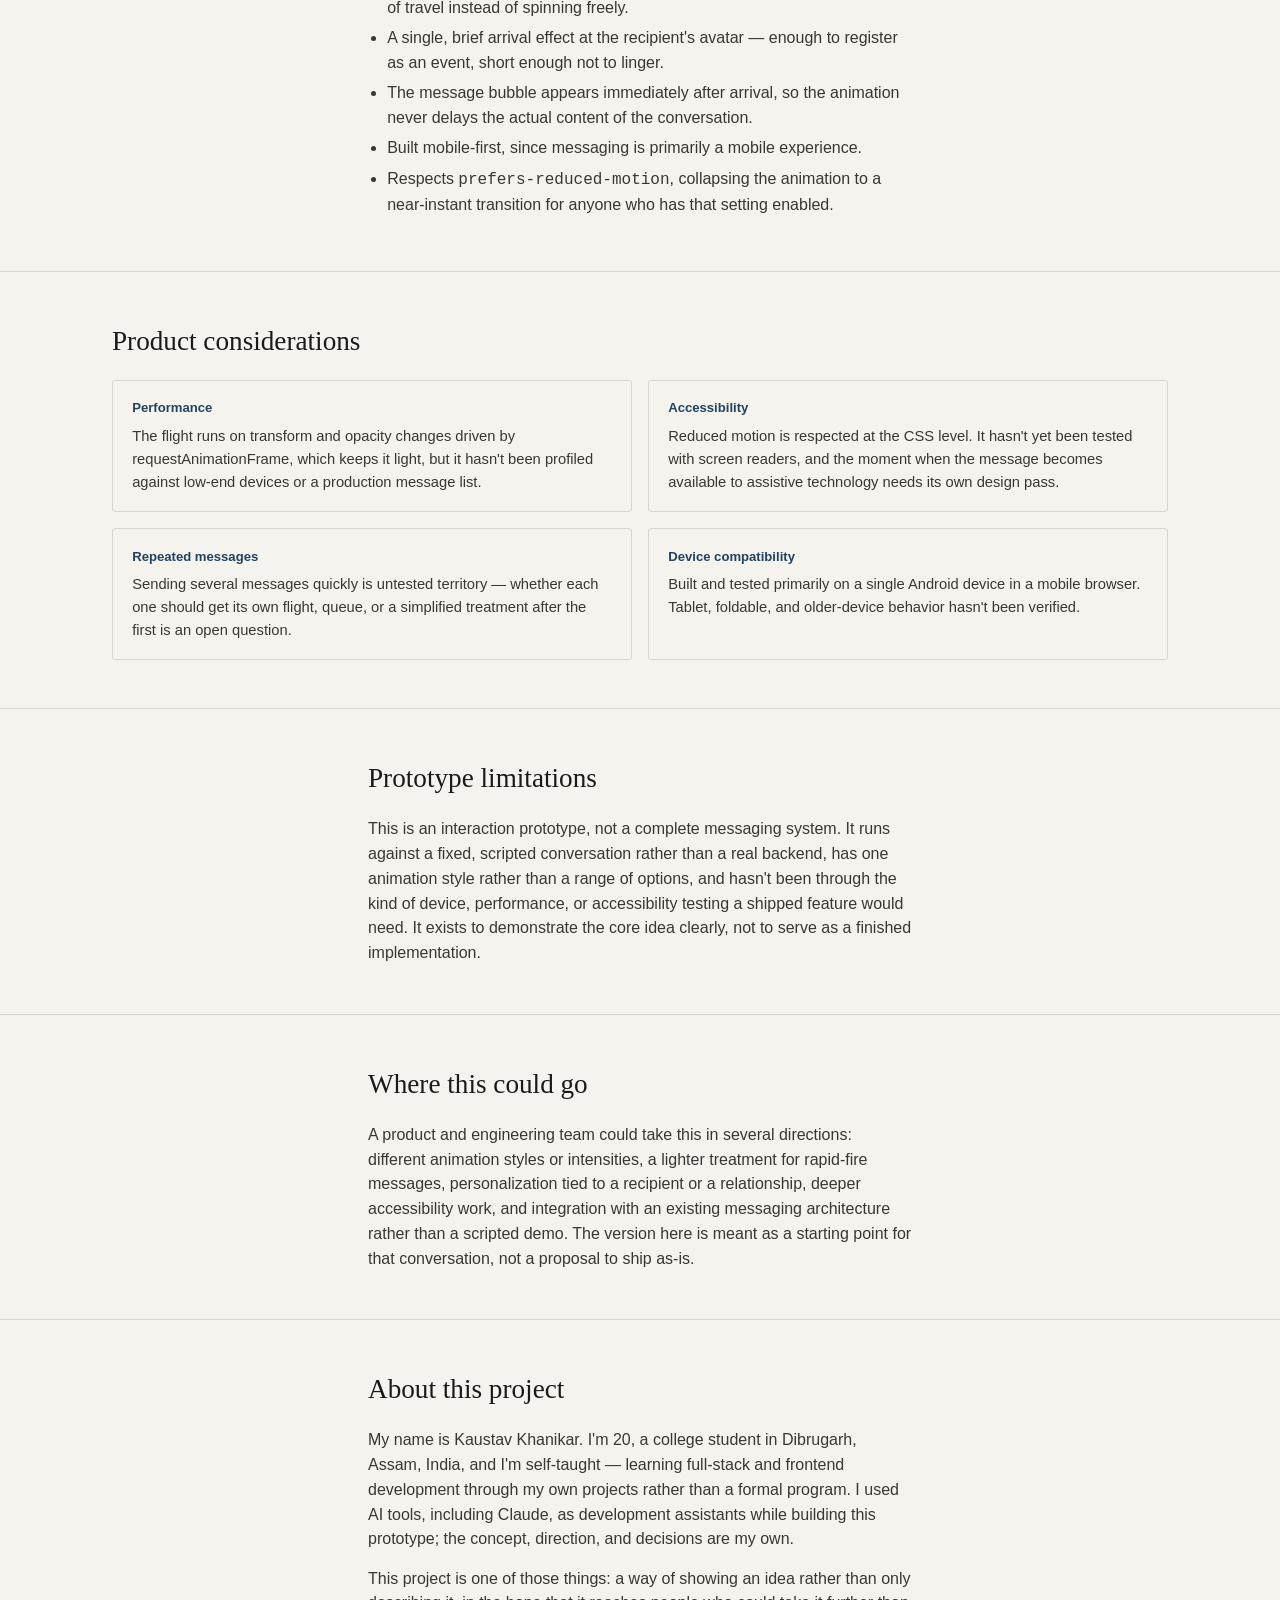
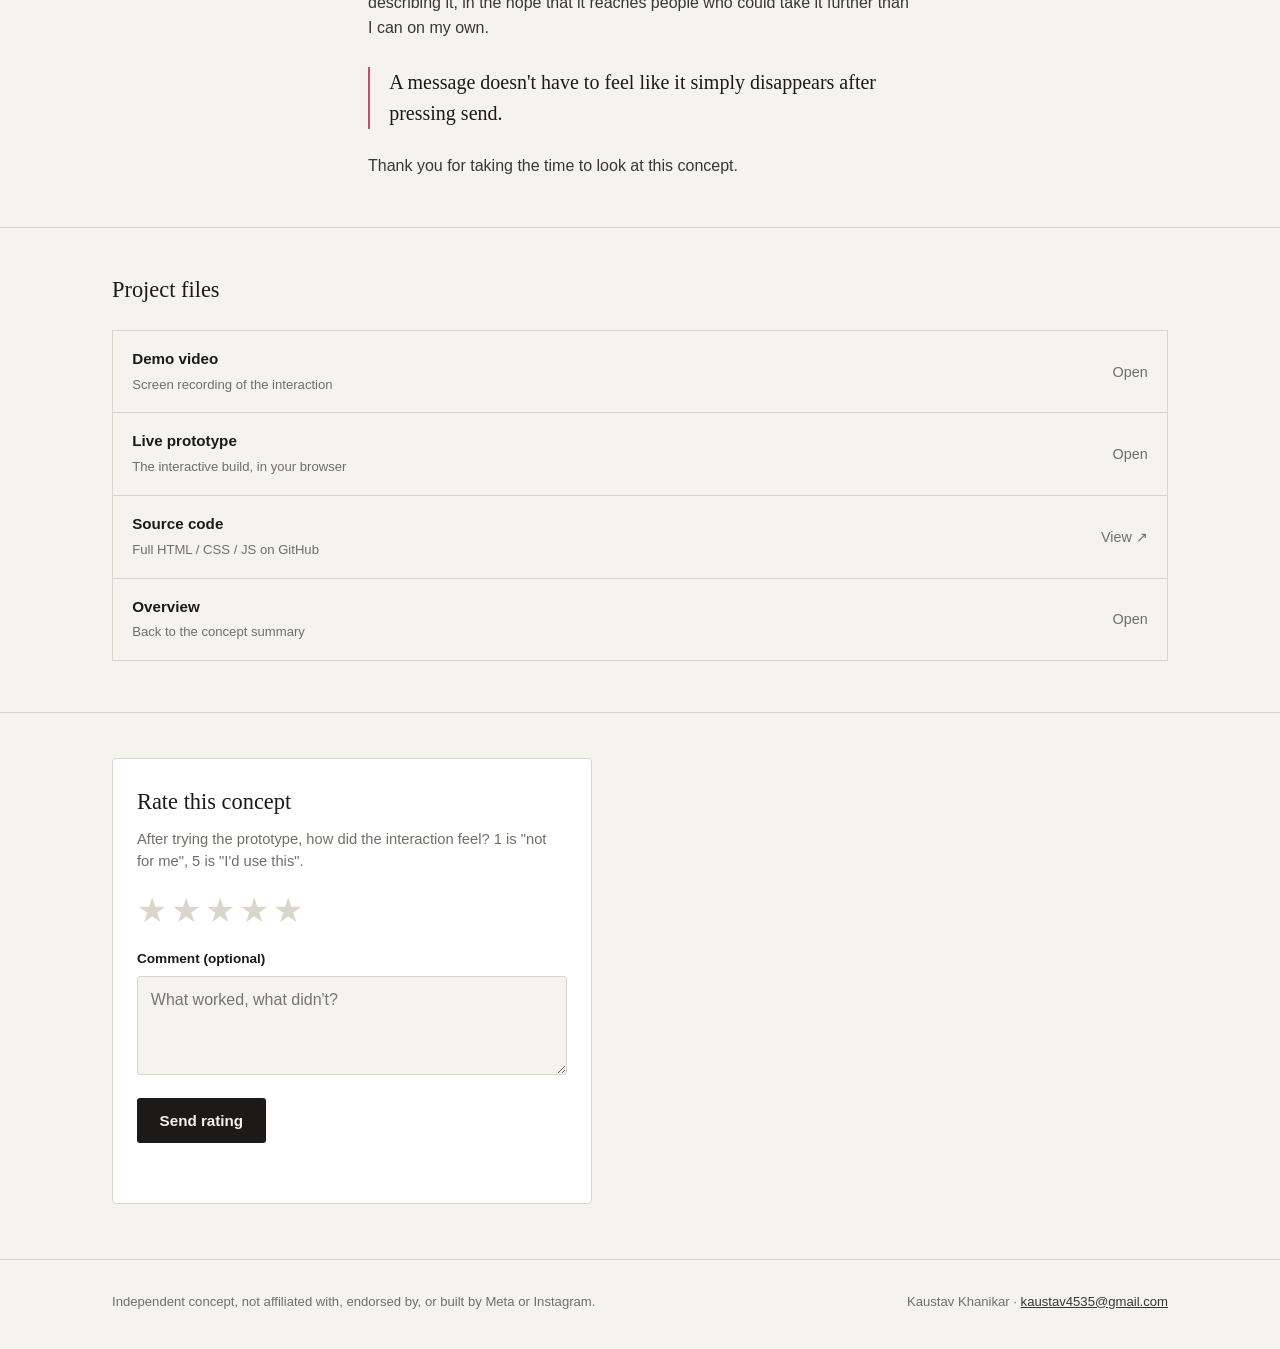
==== commit d7d9f50e: "Line change" ====
--- a/case-study.html
+++ b/case-study.html
@@ -159,9 +159,7 @@
           this prototype; the concept, direction, and decisions are my own.
         </p>
         <p>
-          I come from a family without a stable source of income, so most of what I know has come from
-          building things with whatever I have access to, including working entirely from a phone. This
-          project is one of those things: a way of showing an idea rather than only describing it, in the
+          This project is one of those things: a way of showing an idea rather than only describing it, in the
           hope that it reaches people who could take it further than I can on my own.
         </p>
         <blockquote>A message doesn't have to feel like it simply disappears after pressing send.</blockquote>
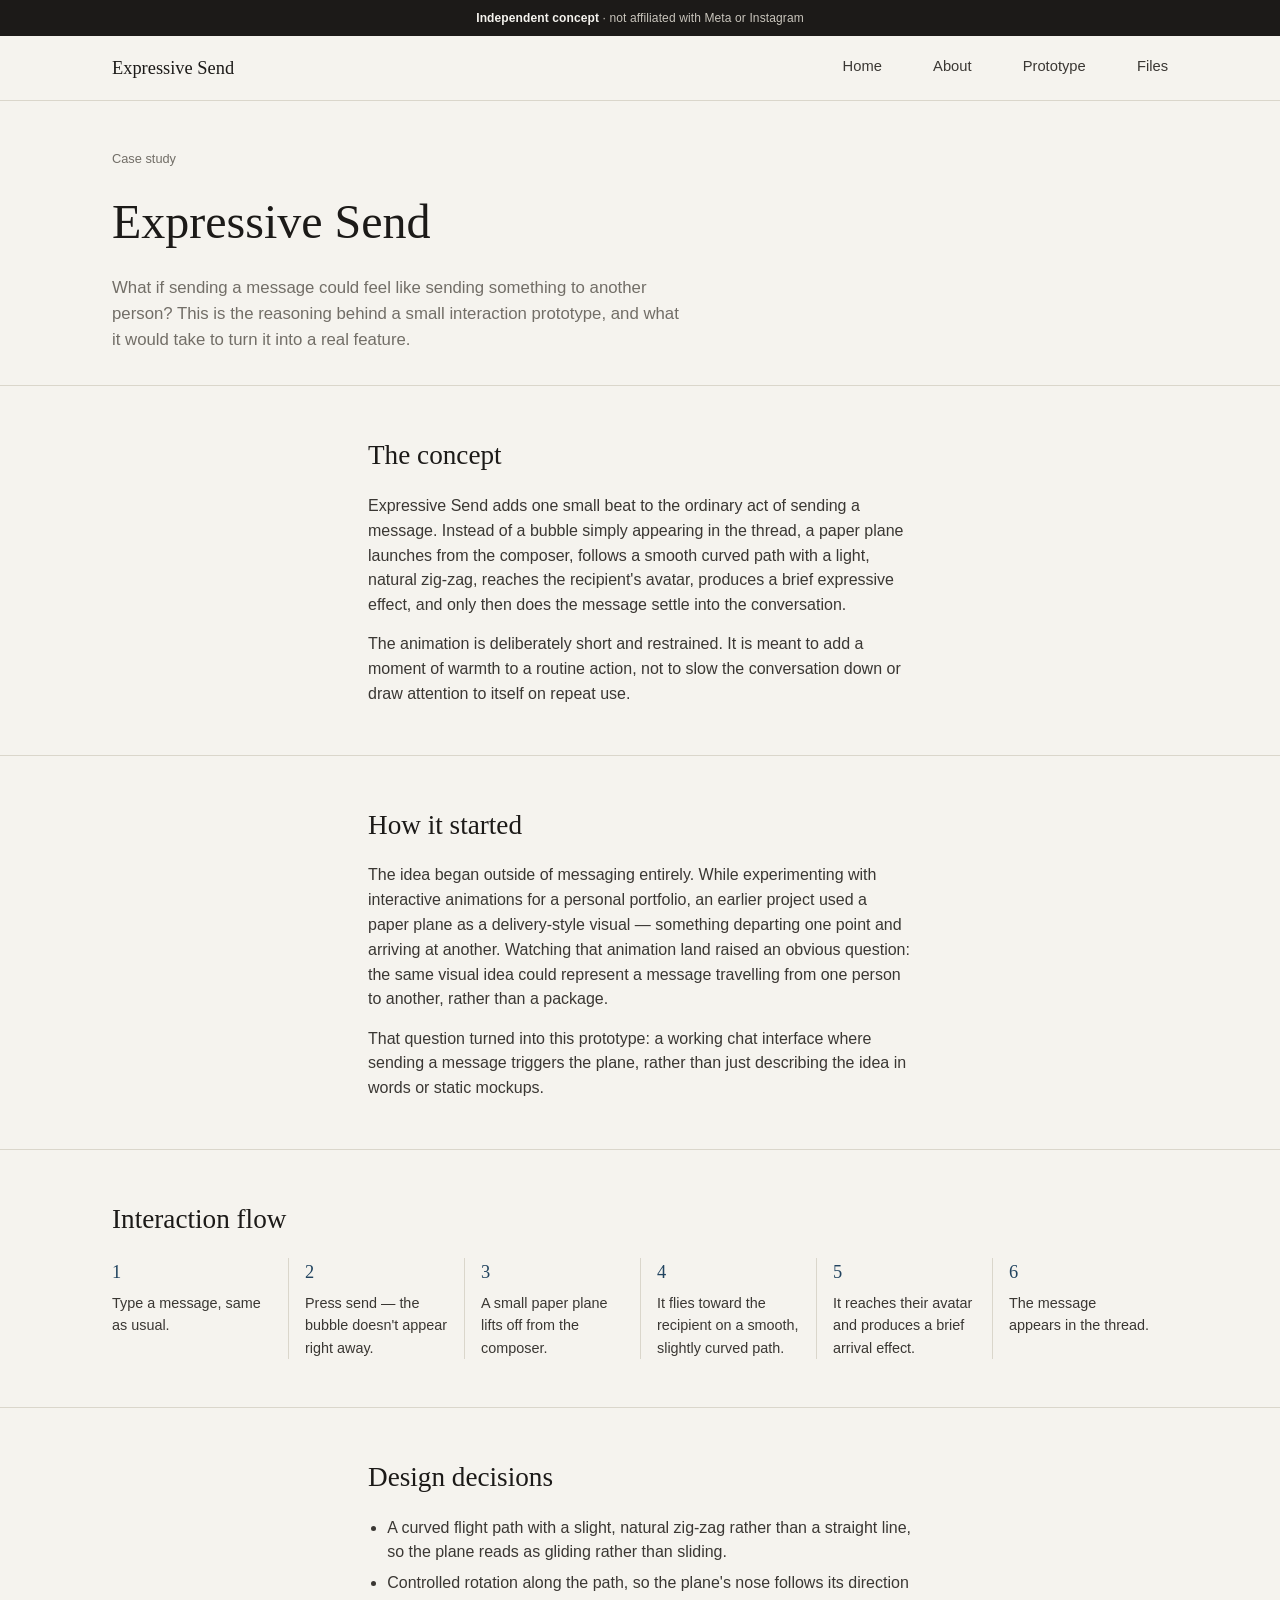
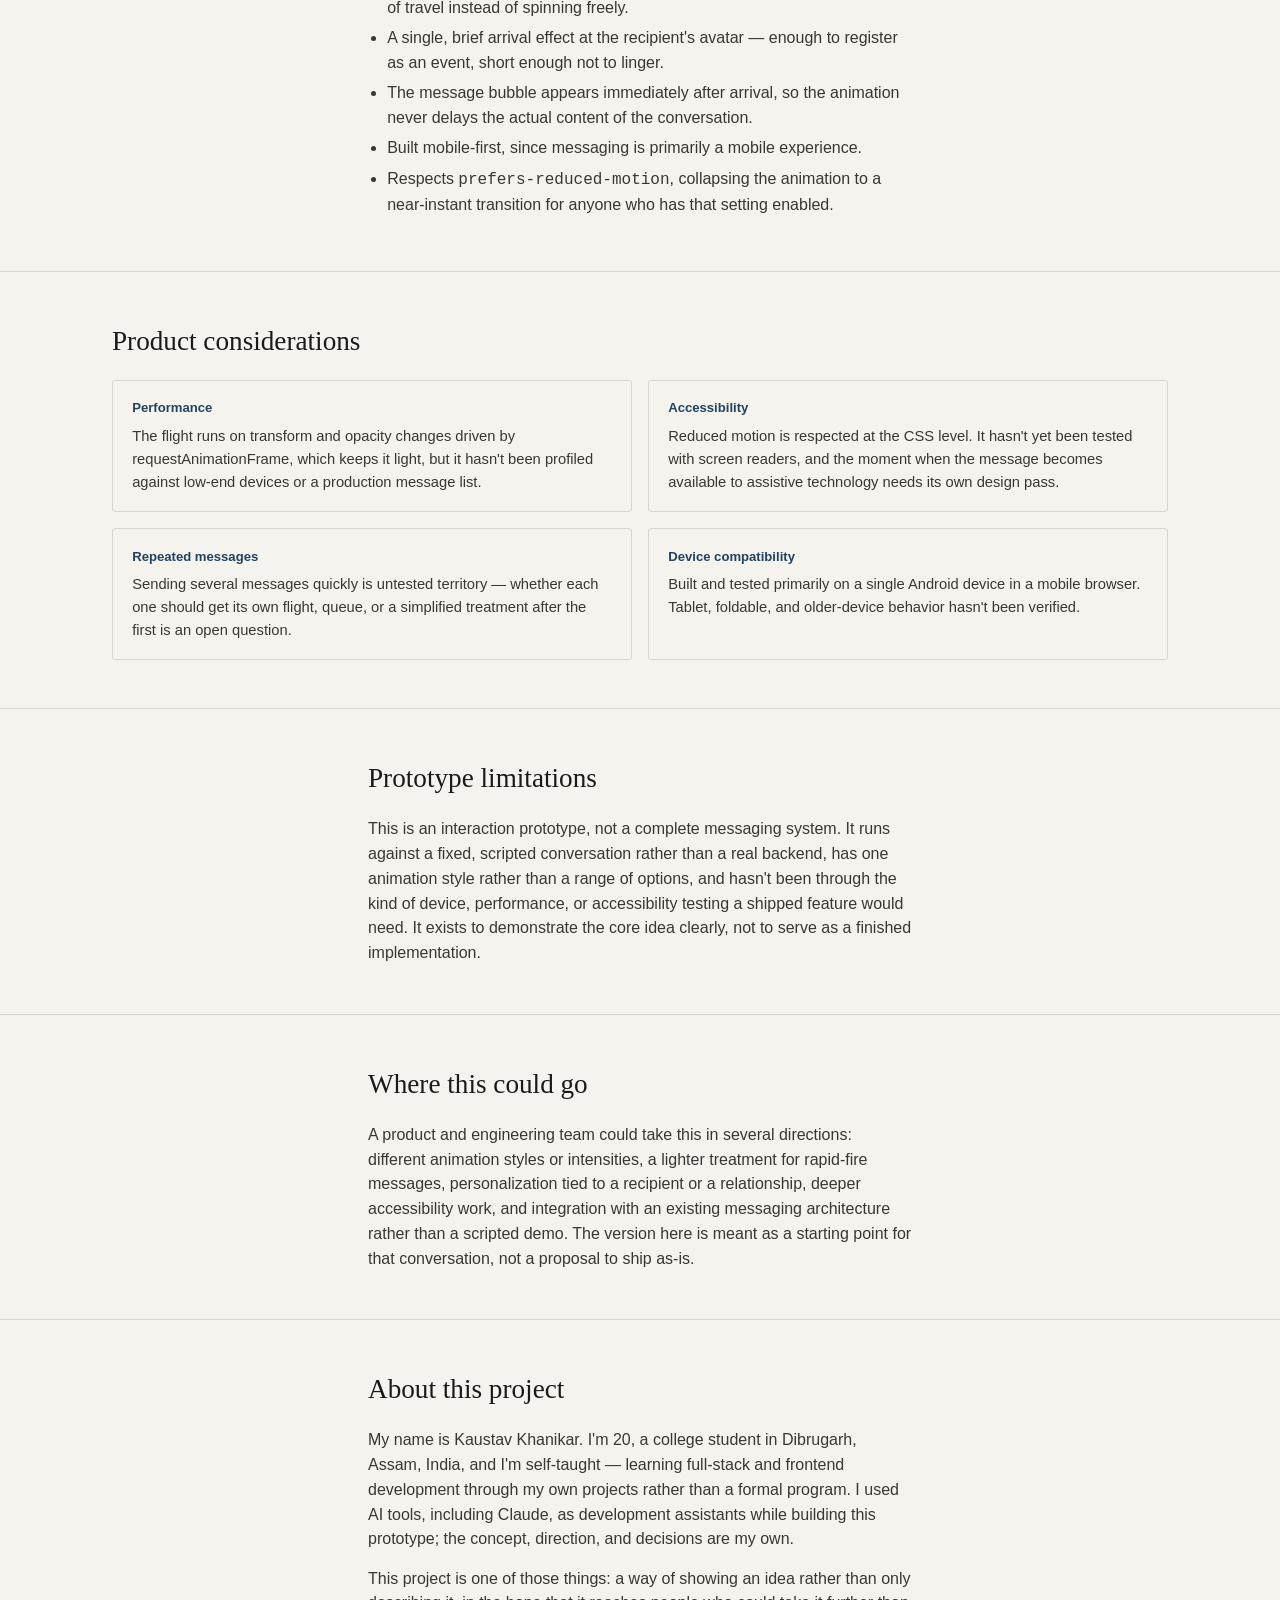
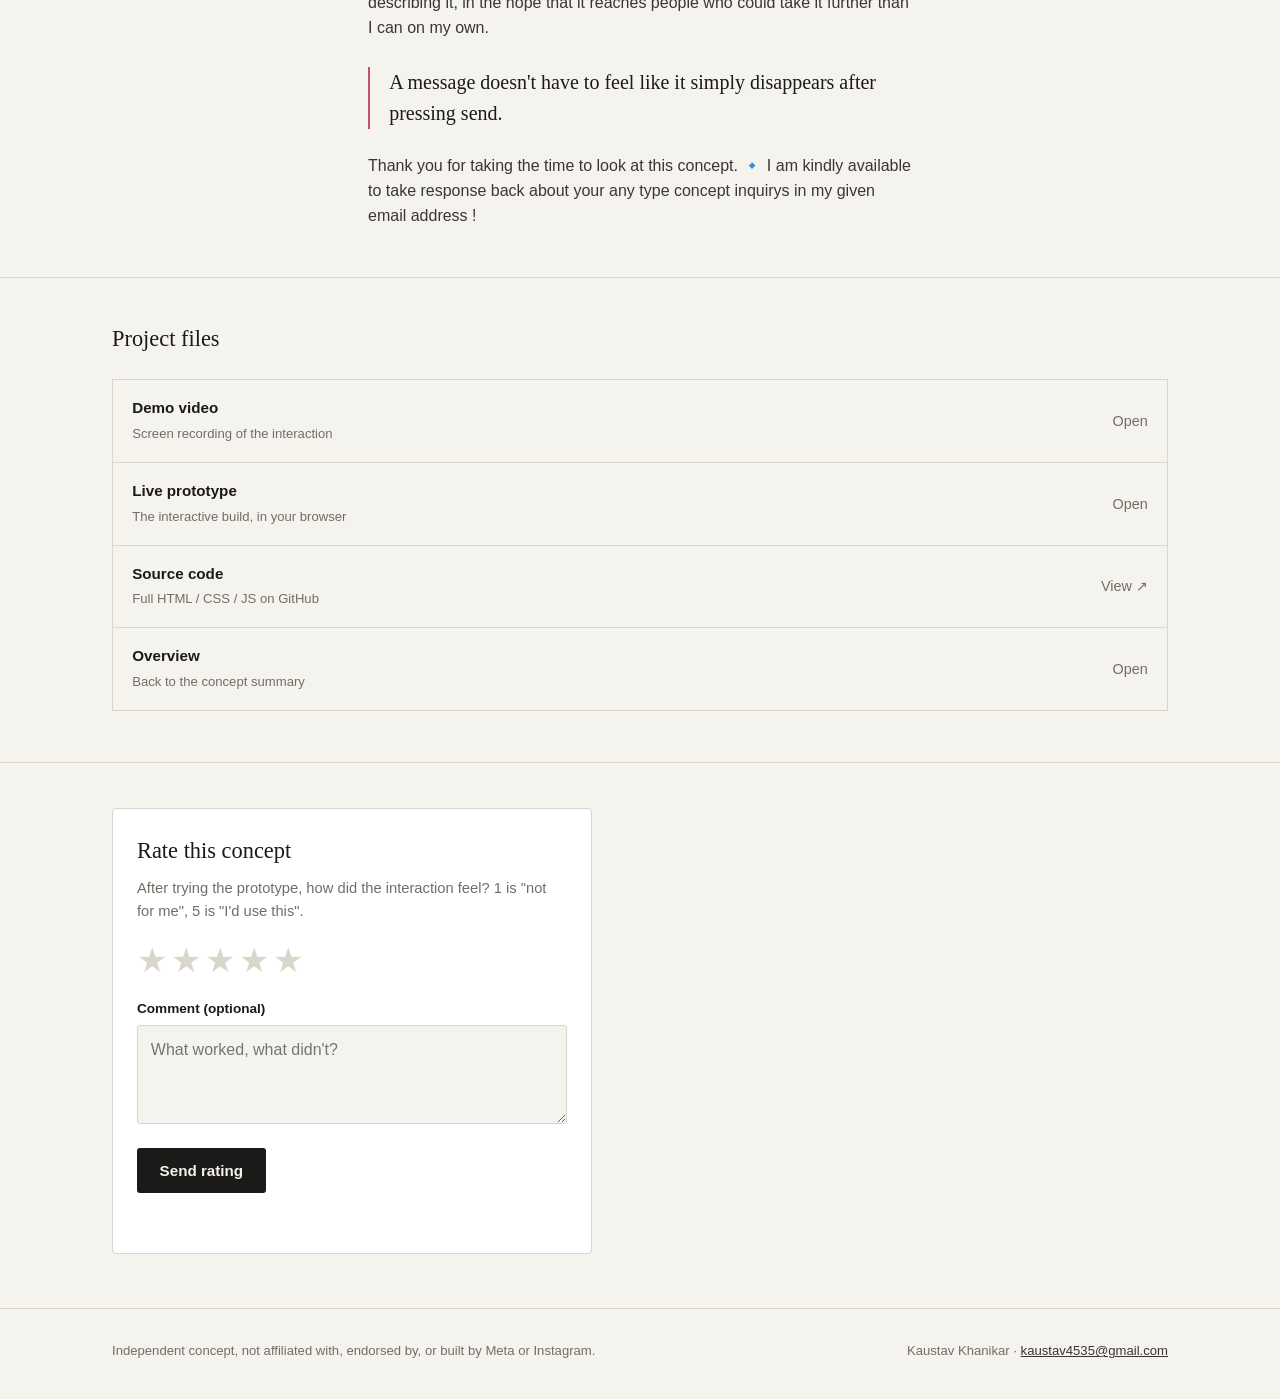
==== commit 4832412e: "Invite responses for concept inquiries via email Added a new line inviting responses to concept inqu" ====
--- a/case-study.html
+++ b/case-study.html
@@ -164,7 +164,9 @@
         </p>
         <blockquote>A message doesn't have to feel like it simply disappears after pressing send.</blockquote>
         <p>
-          Thank you for taking the time to look at this concept.
+          Thank you for taking the time to look at this concept. 
+          🔹 I am kindly available to take response back about your any type concept inquirys
+          in my given email address !
         </p>
       </div>
     </section>
